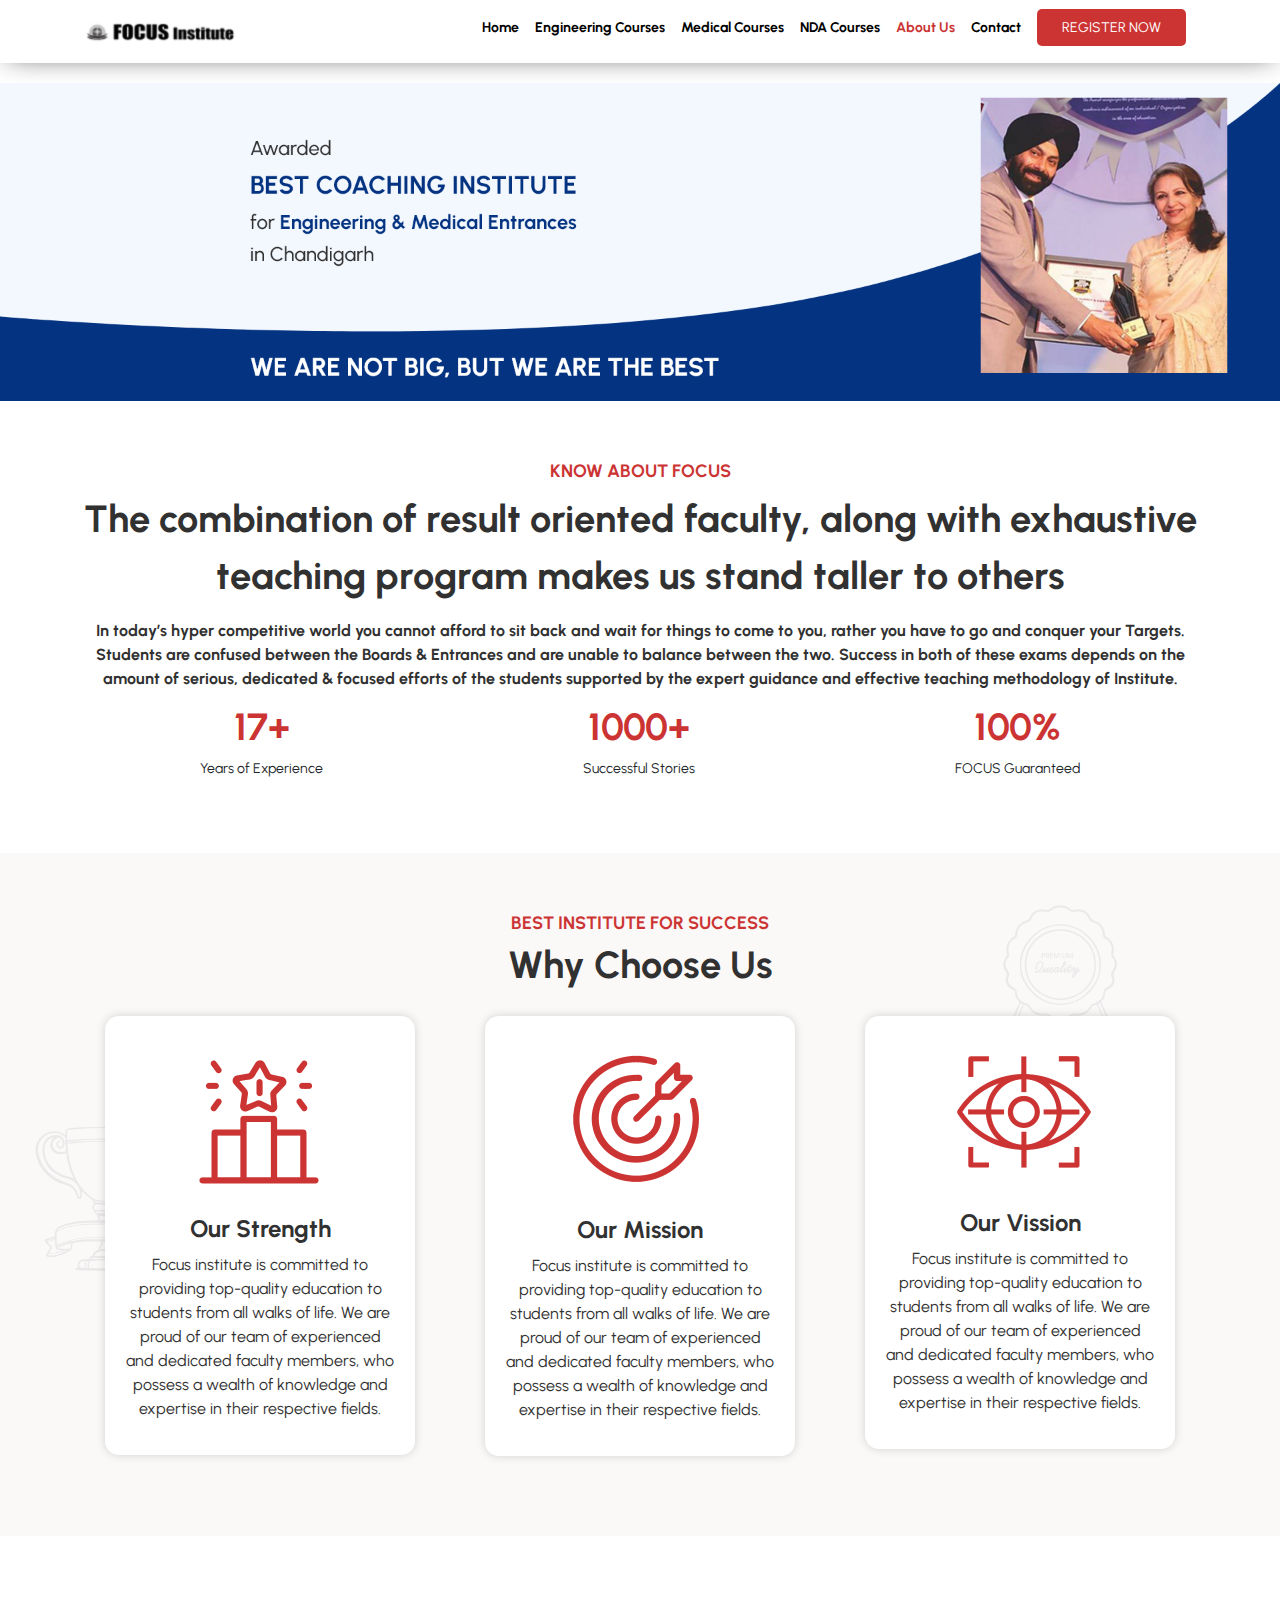
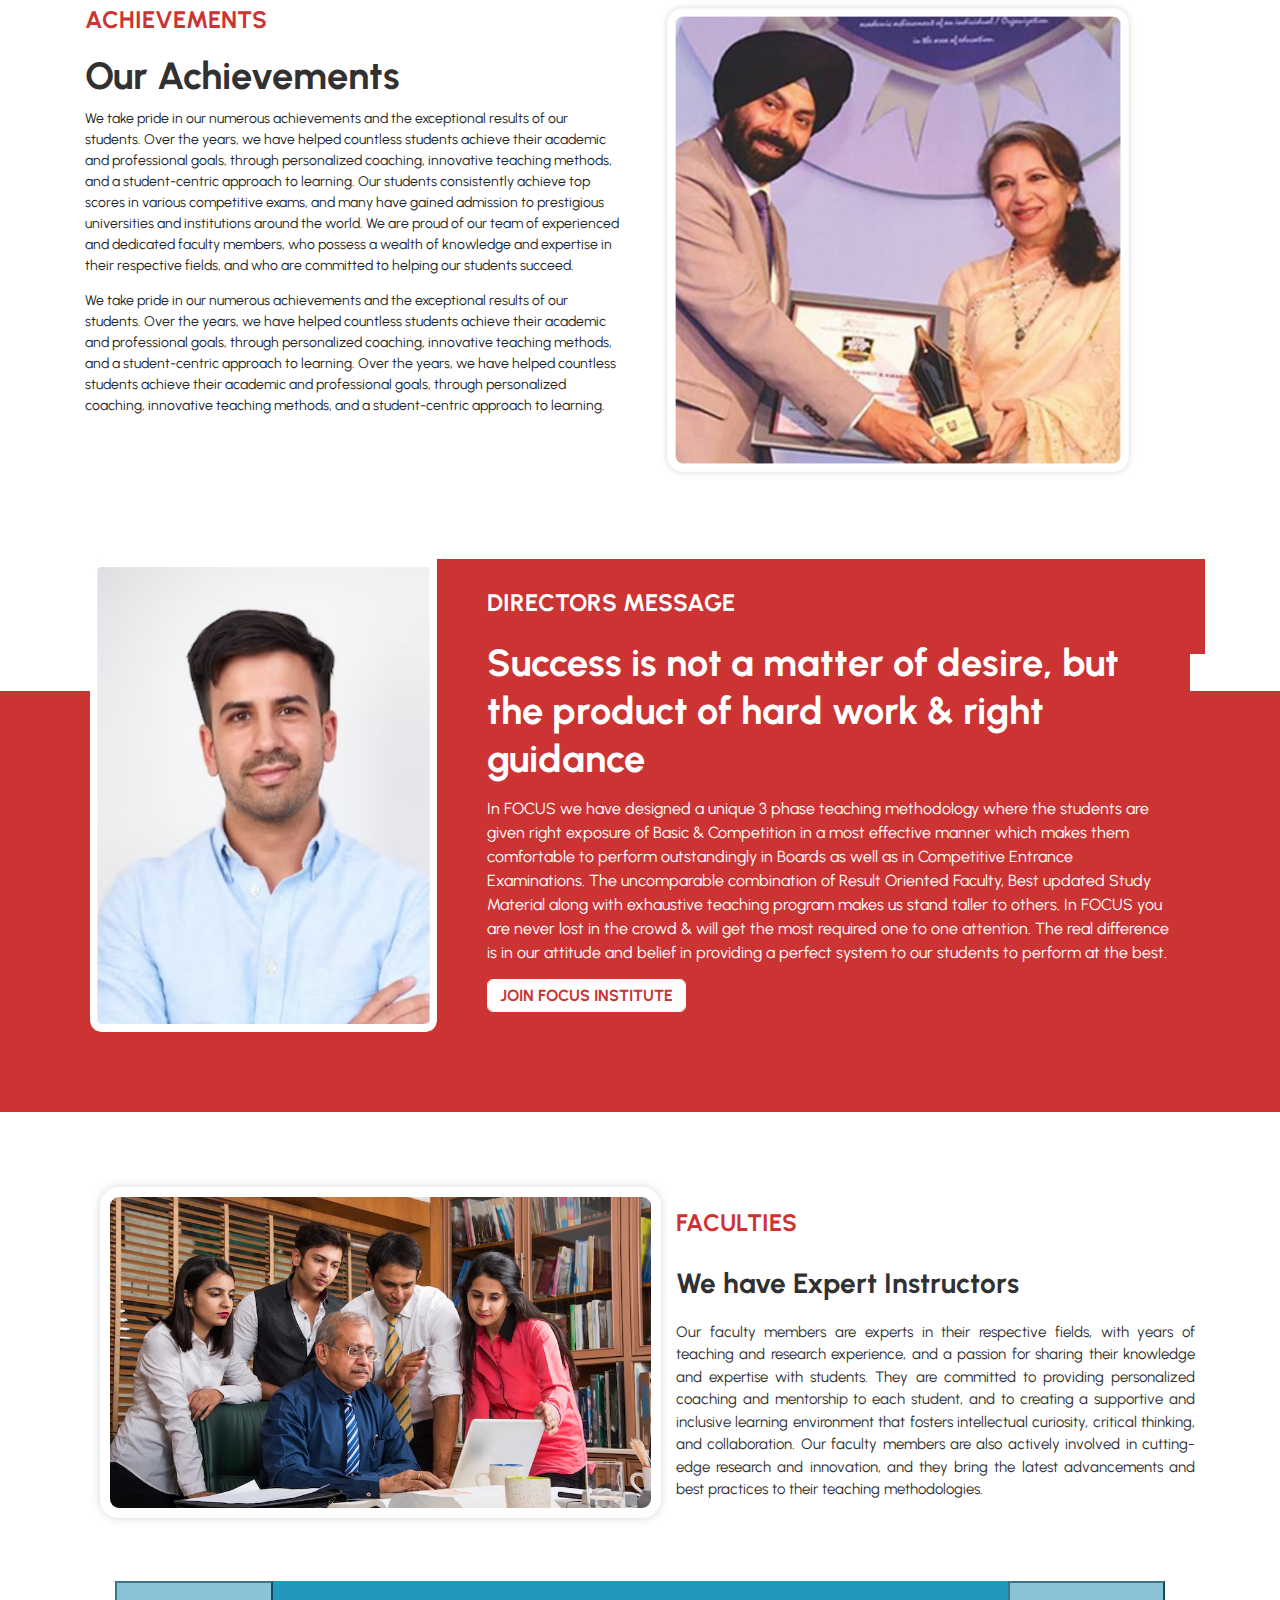
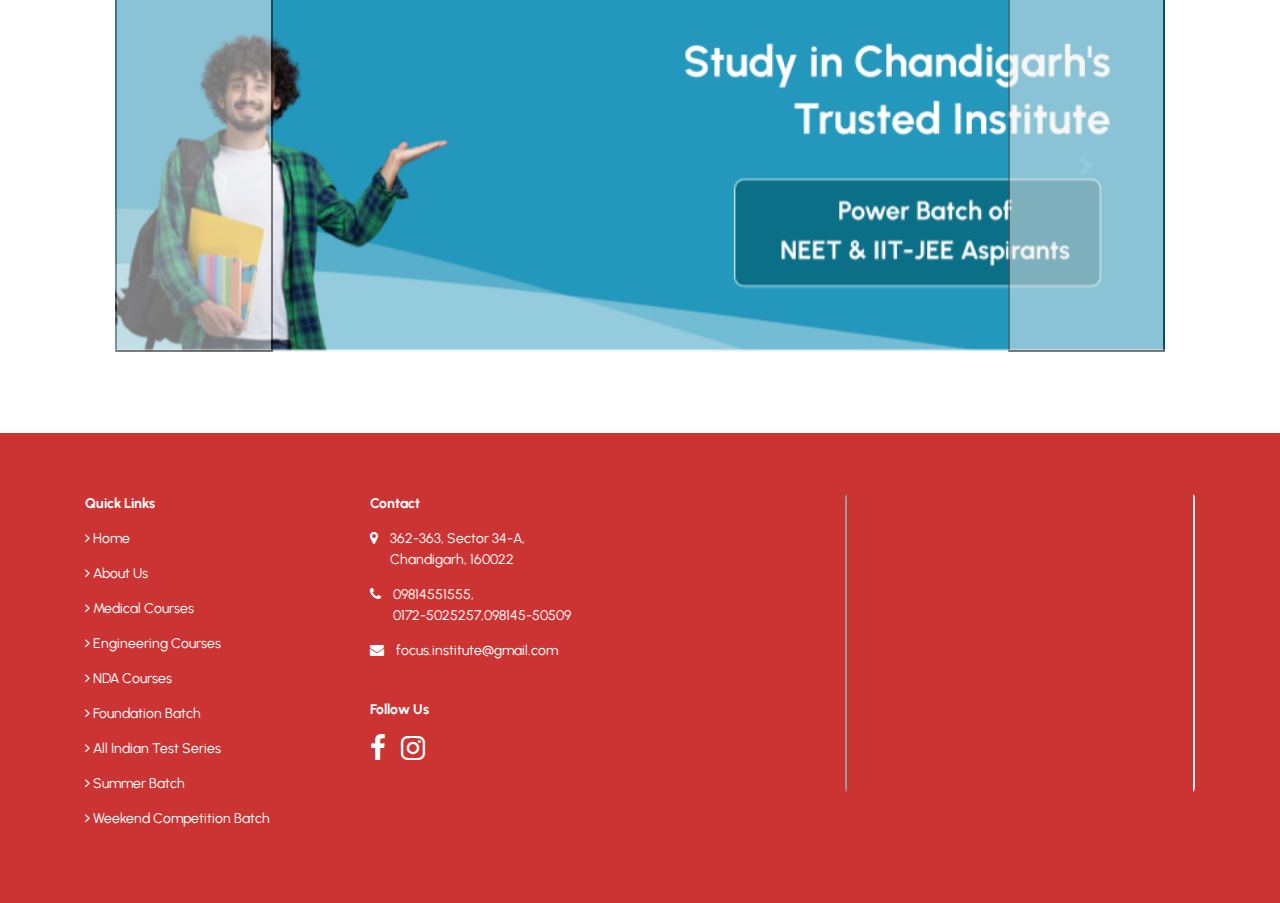
==== about.html @ c40c5c6e "About Css" ====
<!DOCTYPE html>
<html lang="en">
  <head>
    <meta charset="utf-8" />
    <meta name="viewport" content="width=device-width, initial-scale=1" />

    <meta property="og:url" content="#" />
    <meta
      property="og:description"
      content="Custom HR Management Solution with SkyTech, a cloud-based HR management solution with recruitment management, performance management, and employee engagement for new-age companies"
    />
    <meta property="og:image" content="#" />
    <meta property="og:image:secure_url" content="#" />
    <meta property="og:image:type" content="image/png" />
    <meta property="og:image:width" content="1200" />
    <meta property="og:image:height" content="600" />
    <meta
      name="description"
      content="Custom HR Management Solution with SkyTech, a cloud-based HR management solution with recruitment management, performance management, and employee engagement for new-age companies."
    />
    <link
      rel="icon"
      href="assets/img/favicon.png"
      type="image/png"
      sizes="16x16"
    />
    <title>Focus Institute</title>

    <link
      rel="stylesheet"
      href="https://cdn.jsdelivr.net/npm/bootstrap@4.6.1/dist/css/bootstrap.min.css"
    />
    <script src="https://ajax.googleapis.com/ajax/libs/jquery/3.6.0/jquery.min.js"></script>
    <script src="https://cdn.jsdelivr.net/npm/bootstrap@4.6.1/dist/js/bootstrap.bundle.min.js"></script>

    <link
      rel="stylesheet"
      href="https://cdnjs.cloudflare.com/ajax/libs/font-awesome/4.7.0/css/font-awesome.min.css"
    />
    <link rel="preconnect" href="https://fonts.googleapis.com" />
    <link rel="preconnect" href="https://fonts.gstatic.com" crossorigin />
    <link
      href="https://fonts.googleapis.com/css2?family=Urbanist:ital,wght@0,100..900;1,100..900&display=swap"
      rel="stylesheet"
    />

    <link
      rel="stylesheet"
      href="https://cdnjs.cloudflare.com/ajax/libs/OwlCarousel2/2.3.4/assets/owl.carousel.min.css"
    />
    <link
      rel="stylesheet"
      href="https://cdnjs.cloudflare.com/ajax/libs/OwlCarousel2/2.3.4/assets/owl.theme.default.min.css"
    />
    <link rel="stylesheet" href="assets/css/style.css" />
    <link rel="stylesheet" href="assets/css/about.css" />
  </head>

  <body>
    <div>
      <header>
        <nav class="navbar navbar-expand-lg navbar-light container">
          <a class="navbar-brand" href="#">
            <img src="assets/img/logo.png" class="nav-logo" alt="" />
          </a>
          <button
            class="navbar-toggler"
            type="button"
            data-toggle="collapse"
            data-target="#navbarSupportedContent"
            aria-controls="navbarSupportedContent"
            aria-expanded="false"
            aria-label="Toggle navigation"
          >
            <span class="navbar-toggler-icon"></span>
          </button>

          <div class="collapse navbar-collapse" id="navbarSupportedContent">
            <ul class="navbar-nav ml-auto">
              <li class="nav-item">
                <a class="nav-link" href="index.html"
                  >Home <span class="sr-only">(current)</span></a
                >
              </li>
              <li class="nav-item">
                <a class="nav-link" href="engineeringCourses.html"
                  >Engineering Courses</a
                >
              </li>
              <li class="nav-item">
                <a class="nav-link" href="#">Medical Courses</a>
              </li>
              <li class="nav-item">
                <a class="nav-link" href="#">NDA Courses</a>
              </li>
              <li class="nav-item active">
                <a class="nav-link" href="#">About Us</a>
              </li>
              <li class="nav-item">
                <a class="nav-link" href="contact.html">Contact</a>
              </li>
              <li class="nav-item">
                <a class="nav-link" href="registration.html">
                  <button class="menuButton">REGISTER NOW</button>
                </a>
              </li>
            </ul>
          </div>
        </nav>
      </header>
    </div>

    <section class="banner-about">
      <img src="assets/img/about_banner.png" class="w-100" alt="" />
    </section>

    <section class="ptb60">
      <div class="container">
        <div class="row text-center">
          <div class="">
            <h4 class="focusTitle">Know About Focus</h4>
            <p class="focusParagraph">
              The combination of result oriented faculty, along with exhaustive
              teaching program makes us stand taller to others
            </p>
            <p class="focusParagraph1">
              In today’s hyper competitive world you cannot afford to sit back
              and wait for things to come to you, rather you have to go and
              conquer your Targets. Students are confused between the Boards &
              Entrances and are unable to balance between the two. Success in
              both of these exams depends on the amount of serious, dedicated &
              focused efforts of the students supported by the expert guidance
              and effective teaching methodology of Institute.
            </p>
            <div class="d-flex justify-content-around align-content-center">
              <div>
                <h4 class="focusTitle1">17+</h4>
                <p>Years of Experience</p>
              </div>
              <div>
                <h4 class="focusTitle1">1000+</h4>
                <p>Successful Stories</p>
              </div>
              <div>
                <h4 class="focusTitle1">100%</h4>
                <p>FOCUS Guaranteed</p>
              </div>
            </div>
          </div>
        </div>
      </div>
    </section>

    <section class="ptb60 success_banner">
      <div class="container">
        <div class="row align-items-center">
          <div class="col-md-12">
            <h4 class="focusTitle">BEST INSTITUTE FOR SUCCESS</h4>
            <h4 class="aboutChoose">Why Choose Us</h4>
          </div>
        </div>
      </div>
      <div class="container container-width">
        <div class="row ">
          <div class="col col-md-4 ">
            <div class="card card-shadow ">
              <img
                src="assets/img/strenght.png"
                alt="strength"
                class="mx-auto imageView"
              />
              <div class="card-body">
                <h3 class="aboutHeading">Our Strength</h3>
                <p class="about-paragraph">
                  Focus institute is committed to providing top-quality
                  education to students from all walks of life. We are proud of
                  our team of experienced and dedicated faculty members, who
                  possess a wealth of knowledge and expertise in their
                  respective fields.
                </p>
              </div>
            </div>
          </div>
          <div class="col col-md-4">
            <div class="card card-shadow">
              <img
                src="assets/img/Mission.png"
                alt="strength"
                class="mx-auto"
              />
              <div class="card-body">
                <h3 class="aboutHeading">Our Mission</h3>
                <p class="about-paragraph">
                  Focus institute is committed to providing top-quality
                  education to students from all walks of life. We are proud of
                  our team of experienced and dedicated faculty members, who
                  possess a wealth of knowledge and expertise in their
                  respective fields.
                </p>
              </div>
            </div>
          </div>
          <div class="col col-md-4">
            <div class="card card-shadow">
              <img
                src="assets/img/Vission.png"
                alt="strength"
                class="mx-auto"
              />
              <div class="card-body">
                <h3 class="aboutHeading">Our Vission</h3>
                <p class="about-paragraph">
                  Focus institute is committed to providing top-quality
                  education to students from all walks of life. We are proud of
                  our team of experienced and dedicated faculty members, who
                  possess a wealth of knowledge and expertise in their
                  respective fields.
                </p>
              </div>
            </div>
          </div>
        </div>
      </div>
    </section>

    <section class="ptb60" style="width: 100%;">
      <div class="container">
        <div class="row">
          <div class="col-md-6 col-sm-12">
            <div class="">
              <h3 class="AchivementHeading">ACHIEVEMENTS</h3>
              <h3 class="AchivementSubHeding">Our Achievements</h3>
              <p>
                We take pride in our numerous achievements and the exceptional
                results of our students. Over the years, we have helped
                countless students achieve their academic and professional
                goals, through personalized coaching, innovative teaching
                methods, and a student-centric approach to learning. Our
                students consistently achieve top scores in various competitive
                exams, and many have gained admission to prestigious
                universities and institutions around the world. We are proud of
                our team of experienced and dedicated faculty members, who
                possess a wealth of knowledge and expertise in their respective
                fields, and who are committed to helping our students succeed.
              </p>
              <p>
                We take pride in our numerous achievements and the exceptional
                results of our students. Over the years, we have helped
                countless students achieve their academic and professional
                goals, through personalized coaching, innovative teaching
                methods, and a student-centric approach to learning. Over the
                years, we have helped countless students achieve their academic
                and professional goals, through personalized coaching,
                innovative teaching methods, and a student-centric approach to
                learning.
              </p>
            </div>
          </div>
          <div class="col-md-6">
            <img src="assets/img/achivements.png" style="width: 90%" alt="" />
          </div>
        </div>
      </div>
    </section>
    <br class=""/>
    <br class=""/>
    <br class=""/><br class=""/><br class=""/>
    <br class=""/>
    <br class=""/>
    
    <section class="d-flex justify-content-center bg-red ptb60  direct-message">
      <div
        class="card mb-10 card1 border-0 card-size"
        style="max-width: 1100px; margin-top: -15% ; border-radius: 15px; "
      >
        <div class="row g-0">
          <div class="col-md-4 text-center ">
            <img
              src="assets/img/dummy_director.png"
              class="img-fluid  "
              style="border: 10px solid var(--unnamed-color-ffffff); border-radius: 10px 0px 10px 10px; "
              width="459"
              height="574"
              alt="..."
            />
          </div>
          <div class="col-md-8 bg-red ">
            <div class="card-body card-body1">
              <h5 class="card-title card_title">DIRECTORS MESSAGE</h5>
              <p class="card-text card_text">
                Success is not a matter of desire, but the product of hard work
                & right guidance
              </p>
              <p class="card_p">
                In FOCUS we have designed a unique 3 phase teaching methodology
                where the students are given right exposure of Basic &
                Competition in a most effective manner which makes them
                comfortable to perform outstandingly in Boards as well as in
                Competitive Entrance Examinations. The uncomparable combination
                of Result Oriented Faculty, Best updated Study Material along
                with exhaustive teaching program makes us stand taller to
                others. In FOCUS you are never lost in the crowd & will get the
                most required one to one attention. The real difference is in
                our attitude and belief in providing a perfect system to our
                students to perform at the best.
              </p>
              <button type="button" class="btn btn-light join-text">
                JOIN FOCUS INSTITUTE
              </button>
            </div>
          </div>
        </div>
      </div>
    </section>

    <section class="container ptb60  " >
      <div class="d-flex justify-content-center  ">
        <div class=" ">
          <div class=" faculties">
            <div class=" ">
              <img
                src="assets/img/faculties.png"
                class=" custom-image-width"
                alt="..."
             
              />
            </div>
            <div class=" mt-2" >
              <div class="">
                <h5 class="card-title AchivementHeading">FACULTIES</h5>
                <p class="card-text AchivementSubHeding">
                  We have Expert Instructors
                </p>
                <p class="fac_para">
                  Our faculty members are experts in their respective fields,
                  with years of teaching and research experience, and a passion
                  for sharing their knowledge and expertise with students. They
                  are committed to providing personalized coaching and
                  mentorship to each student, and to creating a supportive and
                  inclusive learning environment that fosters intellectual
                  curiosity, critical thinking, and collaboration. Our faculty
                  members are also actively involved in cutting-edge research
                  and innovation, and they bring the latest advancements and
                  best practices to their teaching methodologies.
                </p>
              </div>
            </div>
          </div>
        </div>
      </div>

      <div class="mt-5">
        <div id="carouselExampleFade" class="carousel slide carousel-fade">
          <div class="carousel-inner">
            <div class="carousel-item active">
              <img src="assets/img/Corsol.png" class="w-100" />
            </div>
          </div>
         <button
            class="carousel-control-prev"
            type="button"
            data-bs-target="#carouselExampleDark"
            data-bs-slide="prev"
            style="color: black"
          >
            <span class="carousel-control-prev-icon"  style="color: black"  aria-hidden="true"></span>
            <!-- <span class="visually-hidden">Previous</span> -->
          </button>
          <button
            class="carousel-control-next"
            type="button"
            data-bs-target="#carouselExampleDark"
            data-bs-slide="next"
            style="color: black"
          >
            <span class="carousel-control-next-icon"  aria-hidden="true"  style="color: black"></span>
            <!-- <span class="visually-hidden">Next</span>  -->
          </button>
        </div>
      </div>
    </section>

    <br />
  
    <footer class="themeFooter">
      <div class="container">
        <div class="row">
          <div class="col-md-3">
            <p class="text-white">
              <b>Quick Links</b>
            </p>
            <p class="text-white mt-2">
              <i class="fa fa-angle-right"></i> Home
            </p>
            <p class="text-white"><i class="fa fa-angle-right"></i> About Us</p>
            <p class="text-white">
              <i class="fa fa-angle-right"></i> Medical Courses
            </p>
            <p class="text-white">
              <i class="fa fa-angle-right"></i> Engineering Courses
            </p>
            <p class="text-white">
              <i class="fa fa-angle-right"></i> NDA Courses
            </p>
            <p class="text-white">
              <i class="fa fa-angle-right"></i> Foundation Batch
            </p>
            <p class="text-white">
              <i class="fa fa-angle-right"></i> All Indian Test Series
            </p>
            <p class="text-white">
              <i class="fa fa-angle-right"></i> Summer Batch
            </p>
            <p class="text-white">
              <i class="fa fa-angle-right"></i> Weekend Competition Batch
            </p>
          </div>
          <div class="col-md-4">
            <p class="text-white">
              <b>Contact</b>
            </p>
            <div class="mt-2">
              <div style="display: flex">
                <div>
                  <i class="fa fa-map-marker text-white"></i> &nbsp; &nbsp;
                </div>
                <div>
                  <p class="text-white">
                    362-363, Sector 34-A,<br />
                    Chandigarh, 160022
                  </p>
                </div>
              </div>
              <div style="display: flex">
                <div><i class="fa fa-phone text-white"></i> &nbsp; &nbsp;</div>
                <div>
                  <p class="text-white">
                    09814551555,<br />
                    0172-5025257,098145-50509
                  </p>
                </div>
              </div>
              <div style="display: flex">
                <div>
                  <i class="fa fa-envelope text-white"></i> &nbsp; &nbsp;
                </div>
                <div>
                  <p class="text-white">focus.institute@gmail.com</p>
                </div>
              </div>
            </div>
            <p class="text-white mt-4">
              <b>Follow Us</b>
            </p>
            <p class="text-white">
              <i class="fa fa-facebook fa-2x"></i>
              &nbsp; &nbsp;
              <i class="fa fa-instagram fa-2x"></i>
            </p>
          </div>
          <div class="col-md-1"></div>
          <div class="col-md-4">
            <div
              style="
                position: relative;
                min-height: 300px;
                overflow: hidden;
                border-radius: 5px;
              "
            >
              <iframe
                src="https://www.google.com/maps/d/embed?mid=1akfx6ELd3Q_v4I3lgXJmymv4RK5xqsZ-"
                style="
                  width: 100%;
                  min-height: 600px;
                  position: absolute;
                  top: -100px;
                "
              ></iframe>
            </div>
          </div>
        </div>
      </div>
    </footer>

    <script src="https://cdnjs.cloudflare.com/ajax/libs/jquery/3.3.1/jquery.min.js"></script>
    <script src="https://cdnjs.cloudflare.com/ajax/libs/OwlCarousel2/2.3.4/owl.carousel.min.js"></script>
  </body>
</html>
---- assets/css/style.css ----
body {
  font-size: 14px;
}
body,
html,
form,
input,
h1,
h2,
h3,
h4,
h5,
h6,
p,
span,
table,
tr,
td,
ul,
ol,
li,
button {
  font-family: "Urbanist", sans-serif;
}
.nav-logo {
  max-width: 150px;
}
.menuButton {
  color: #fff;
  background: #cc3433;
  border: none;
  font-size: 14px;
  padding: 8px 25px;
  border-radius: 5px;
  margin-top: -9px;
}
.themeButton {
  color: #fff;
  background: #cc3433;
  border: none;
  font-size: 14px;
  padding: 8px 25px;
  border-radius: 5px;
  margin-top: -9px;
}
.themeWhiteButton {
  color: #cc3433;
  background: #fff;
  border: none;
  font-size: 14px;
  padding: 8px 25px;
  border-radius: 5px;
  margin-top: -9px;
}
.navbar-light .navbar-nav .nav-link {
  font-size: 14px;
  font-weight: 700;
  color: black;
}
.navbar-light .navbar-nav .active > .nav-link {
  color: #cc3433;
}
header {
  -webkit-box-shadow: 0px 0px 28px -8px rgba(0, 0, 0, 0.75);
  -moz-box-shadow: 0px 0px 28px -8px rgba(0, 0, 0, 0.75);
  box-shadow: 0px 0px 28px -8px rgba(0, 0, 0, 0.75);
}
.bannerHome {
  padding: 50px 0;
}
.bannerForm {
  width: 80%;
  margin-left: auto;
  padding: 38px 30px;
  background: #cc3433;
  border-radius: 10px;
}
label {
  font-size: 14px;
}
.themeFeild {
  background: #ffffff;
}
.form-control {
  height: auto;
  font-size: 14px;
}
.themeWhiteButton {
  background: white;
  color: #cc3433;
  border: none;
  border-radius: 5px;
  padding: 10px;
  font-weight: 700;
}
.mb5 {
  margin-bottom: 5px;
}
.homeCourses {
  background: #fbf8f8;
}
.ptb60 {
  padding-top: 60px;
  padding-bottom: 60px;
}
.backgroundEngineering {
  background: url("../img/engineering_bg.png");
  background-position: 100% center;
  background-repeat: no-repeat;
  background-size: contain;
}
.backgroundNEET {
  background: url("../img/medical_bg.png");
  background-position: 0% center;
  background-repeat: no-repeat;
  background-size: contain;
  margin: 50px auto;
}
.backgroundNDA {
  background: url("../img/nda_bg.png");
  background-position: 100% center;
  background-repeat: no-repeat;
  background-size: contain;
}
.subText {
  font-size: 18px;
  text-align: left;
  font-weight: 700;
  letter-spacing: 0px;
  color: #cc3433;
  text-transform: uppercase;
  opacity: 1;
}
.heading {
  font-size: 24px;
  text-align: left;
  font: 700;
  letter-spacing: 0px;
  color: #313131;
  opacity: 1;
}
.announcementTile {
  box-shadow: 0px 0px 10px #00000029;
  border-radius: 14px;
  padding: 20px 25px;
}
.mtb25 {
  margin-bottom: 25px;
  margin-top: 25px;
}
p {
  margin-bottom: 14px;
}
.homeSuccess {
  background: #cc3433;
}
.homeFocus {
  padding: 60px;
}
.themeFooter {
  background: #cc3433;
  padding: 60px;
}
.testimonialCard {
  background: white;
  padding: 15px;
  border-radius: 10px;
  margin: 10px;
}
.tagIcon {
  text-align: center;
  box-shadow: 0px 0px 10px #00000029;
  border-radius: 14px;
  padding: 10px;
}

.bannerContact {
  position: relative;
}
.bannerContact .absoluteSection {
  position: absolute;
  width: 100%;
  top: calc(50% - 42px);
  font-weight: 700;
}
.bannerContact .absoluteext {
  font-size: 36px;
  color: #ffffff;
}
/* about Css */
.aboutContainer {
  display: flex;
  justify-content: center;
  align-items: center;
  width: 100%;
}

.aboutSubText {
  font-size: 18px;
  text-align: center;
  font-weight: 700;
  letter-spacing: 0px;
  color: #cc3433;
  text-transform: uppercase;
  opacity: 1;
}

.aboutSubDescription {
  font-size: 16px;
  font-weight: 700;
  letter-spacing: 0px;
  color: #313131;
  opacity: 1;
  text-align: center;
  padding: 20px;
  width: 1170px;
  letter-spacing: var(--unnamed-character-spacing-0);
}

.aboutExp {
  width: 1170px;
  display: flex;
  justify-content: space-around;
  align-items: center;
}

.aboutType {
  text-align: center;
}
.chooseUs {
  display: flex;
  justify-content: center;
  gap: 10px;
}

.aboutAnnouncementTile {
  box-shadow: 0px 0px 10px #00000029;
  border-radius: 14px;
  padding: 20px 25px;
  width: 360px;
  height: auto;
}
.aboutAchivmentContainer {
  box-shadow: 0px 0px 1px #00000029;
  border-radius: 14px;
  padding: 20px 25px;
  /* width: 360px; */
  height: auto;
}


.subAboutAchivmentContainer{
  box-shadow: 0px 0px 1px #00000029;
  border-radius: 14px;
  padding: 10px 20px;
}
---- assets/css/about.css ----
.aboutResult {
  background: #cc3433;
}

.aboutTestimonialCard {
  background: white;
  padding: 15px;
  border-radius: 10px;
  margin: 10px;
  display: flex;
  justify-content: center;
}

.focusTitle {
  font-size: 18px;
  text-align: center;
  font-weight: 700;
  letter-spacing: 0px;
  color: #cc3433;
  text-transform: uppercase;
  letter-spacing: normal;
  opacity: 1;
}
.focusTitle1 {
  font-size: 38px;
  text-align: center;
  font-weight: 700;
  letter-spacing: 0px;
  color: #cc3433;
  text-transform: uppercase;
  opacity: 1;
}
.focusParagraph {
  font-size: 38px;
  font-weight: 700;
  letter-spacing: 0px;
  color: #313131;
  opacity: 1;
}
@media screen and (max-width: 756px) {
  .focusParagraph {
    font-size: 28px;
  }
}
.focusParagraph1 {
  font-size: 16px;
  font-weight: 700;
  letter-spacing: 0px;
  color: #313131;
  opacity: 1;
}
@media screen and (max-width: 756px) {
  .focusParagraph,
  .focusTitle1 {
    font-size: 28px;
    text-align: justify;
    padding: 20px;
    letter-spacing: normal;
  }
  .focusParagraph1 {
    padding: 20px;
  }
}
.aboutChoose {
  font-size: 38px;
  text-align: center;
  font-weight: 700;
  letter-spacing: 0px;
  color: #313131;
  /* text-transform: uppercase; */
  opacity: 1;
}
@media screen and (max-width: 756px) {
  .aboutChoose {
    font-size: 28px;
  }
}
.card {
  margin: 20px;
}

.AchivementHeading {
  font: normal normal bold 24px/48px Urbanist;
  letter-spacing: 0px;
  color: #cc3433;
  text-transform: uppercase;
  opacity: 1;
}
.AchivementSubHeding {
  font: normal normal bold 38px/48px Urbanist;
  letter-spacing: 0px;
  color: #313131;
  opacity: 1;
}
.aboutContact {
}

.aboutContact {
  position: relative;
  margin: 10px;
}
.aboutContact .absoluteSection {
  position: absolute;
  width: 100%;
  top: calc(50% - 42px);
  font-weight: 700;
}
.aboutContact .absoluteext {
  font-size: 36px;
  color: #ffffff;
}
.bg-red {
  background-color: #cc3433 !important;
  width: 100%;
  height: 20%;
}
.card1 {
  background-color: #cc3433;
  background: #cc3433 0% 0% no-repeat padding-box;
  border-radius: 0px 14px 0px 0px;
  opacity: 1;
}
.img-fluid {
  height: 100%;
}
.card-text {
  font-size: 28px;
  font-weight: 700px;
}
.card-body1 {
  color: white;
}
.custom-image-width {
}

.banner-about {
  position: relative;
  margin-top: 20px;
}
.banner-about .absoluteSection {
  position: absolute;
  width: 100%;
  top: calc(50% - 42px);
  font-weight: 700;
}
.banner-about .absoluteext {
  font-size: 36px;
  color: #ffffff;
}
#carouselExampleFade {
  margin: 0 30px 0 30px;
  color: black;
}
@media screen and (max-width:987px) {
  #carouselExampleFade {
   width: 100% !important;
  }
}
.join-text {
  font: normal normal bold 16px/19px Urbanist;
  letter-spacing: 0px;
  color: #cc3433;
  text-transform: uppercase;
  opacity: 1;
  background: #ffffff 0% 0% no-repeat padding-box;
  border-radius: 6px;
  opacity: 1;
}
.card-shadow {
  background: #ffffff 0% 0% no-repeat padding-box;
  box-shadow: 0px 0px 10px #00000029;
  border-radius: 14px;
  opacity: 1;
  min-width: 14rem !important;

  height: auto !important;
  border: none !important;
  padding-top: 25px !important;
}
@media screen and(max-width:900px) {
  .card-shadow {
    min-width: 25rem;
  }
}
.aboutHeading {
  text-align: center;
  /* font-size: 24px; */
  font: normal normal bold 24px/33px Urbanist;
  letter-spacing: 0px;
  color: #313131;
  opacity: 1;
}
.about-paragraph {
  text-align: center;
  font: normal normal normal 16px/24px Urbanist;
  letter-spacing: 0px;
  color: #313131;
  opacity: 1;
}
.card_title {
  font: normal normal bold 24px/48px Urbanist;
  letter-spacing: 0px;
  color: #ffffff;
  text-transform: uppercase;
  opacity: 1;
}
.card_text {
  font: normal normal bold 38px/48px Urbanist;
  letter-spacing: 0px;
  color: #ffffff;
  opacity: 1;
}
.card_p {
  font: normal normal normal 16px/24px Urbanist;
  letter-spacing: 0px;
  color: #ffffff;
  opacity: 1;
}
.fac_para {
  font-size: 15px;

  color: #313131;

  text-align: justify;
  font-weight: normal;
}
.success_banner {
  background: url("../img/eng_course/why_choose_us_bg.png") #fbf8f8 0% 0%
    no-repeat padding-box;

  background-size: contain;
}
.faculties {
  display: flex;
  justify-content: space-around;
  align-items: center;
}
@media screen and (max-width: 1000px) {
  .faculties {
    flex-wrap: wrap !important;
  }
  .fac_para {
    padding: 20px;
  }
}
.container-width {
  width: 100%;
}
.imageView {
  margin-top: 10px !important;
}
.direct-message{
  
}
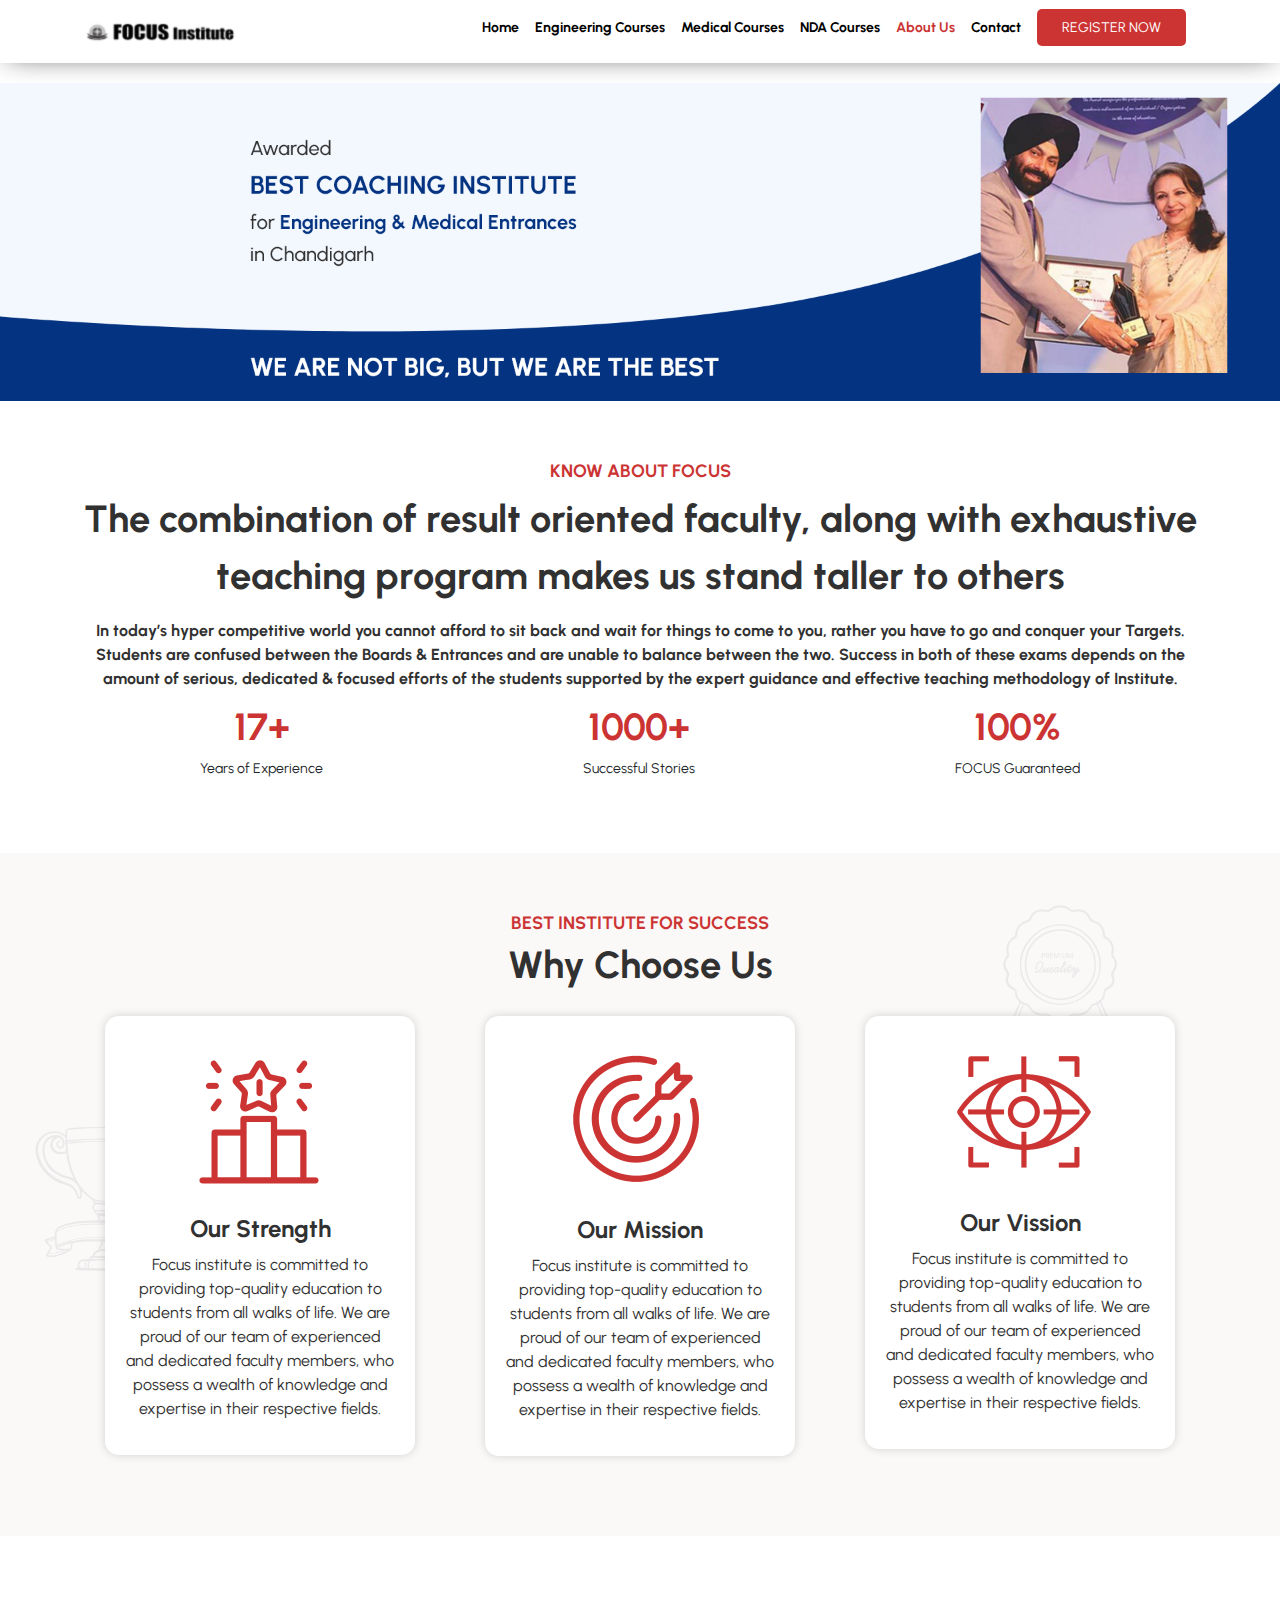
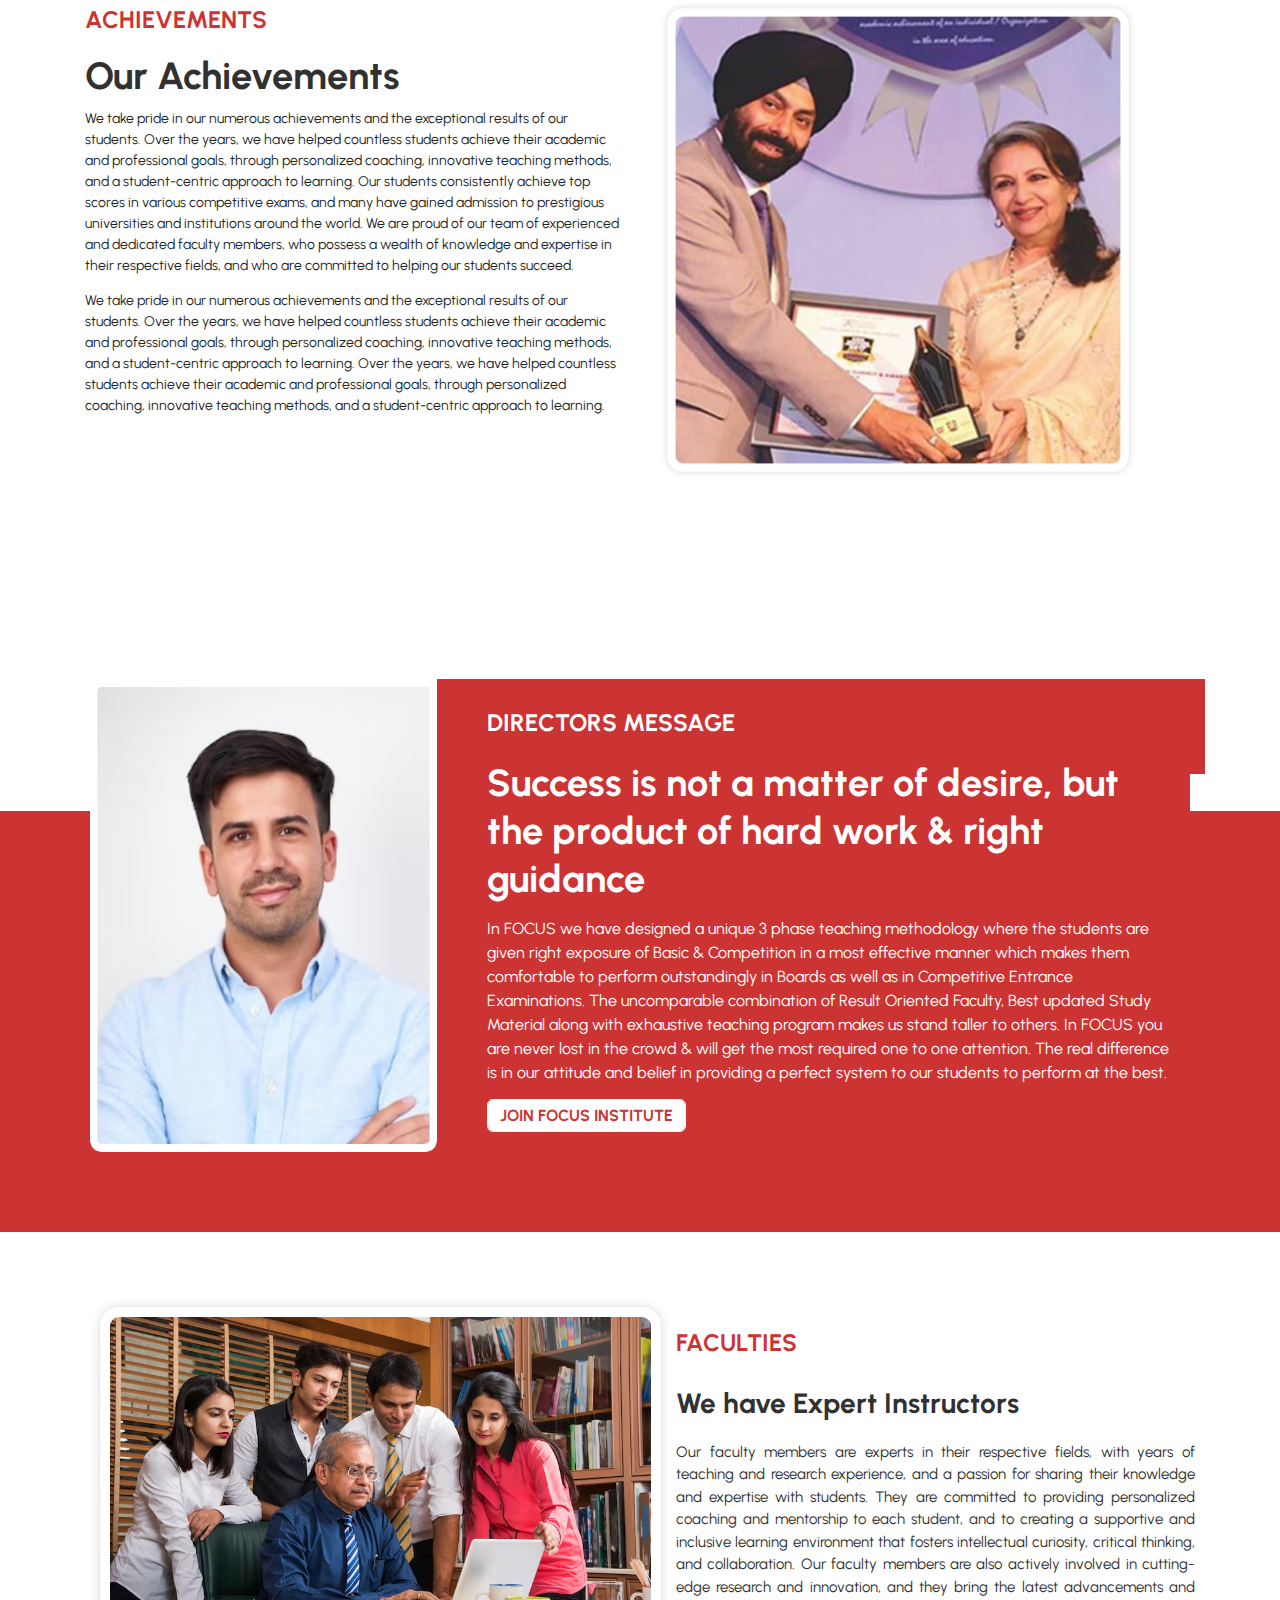
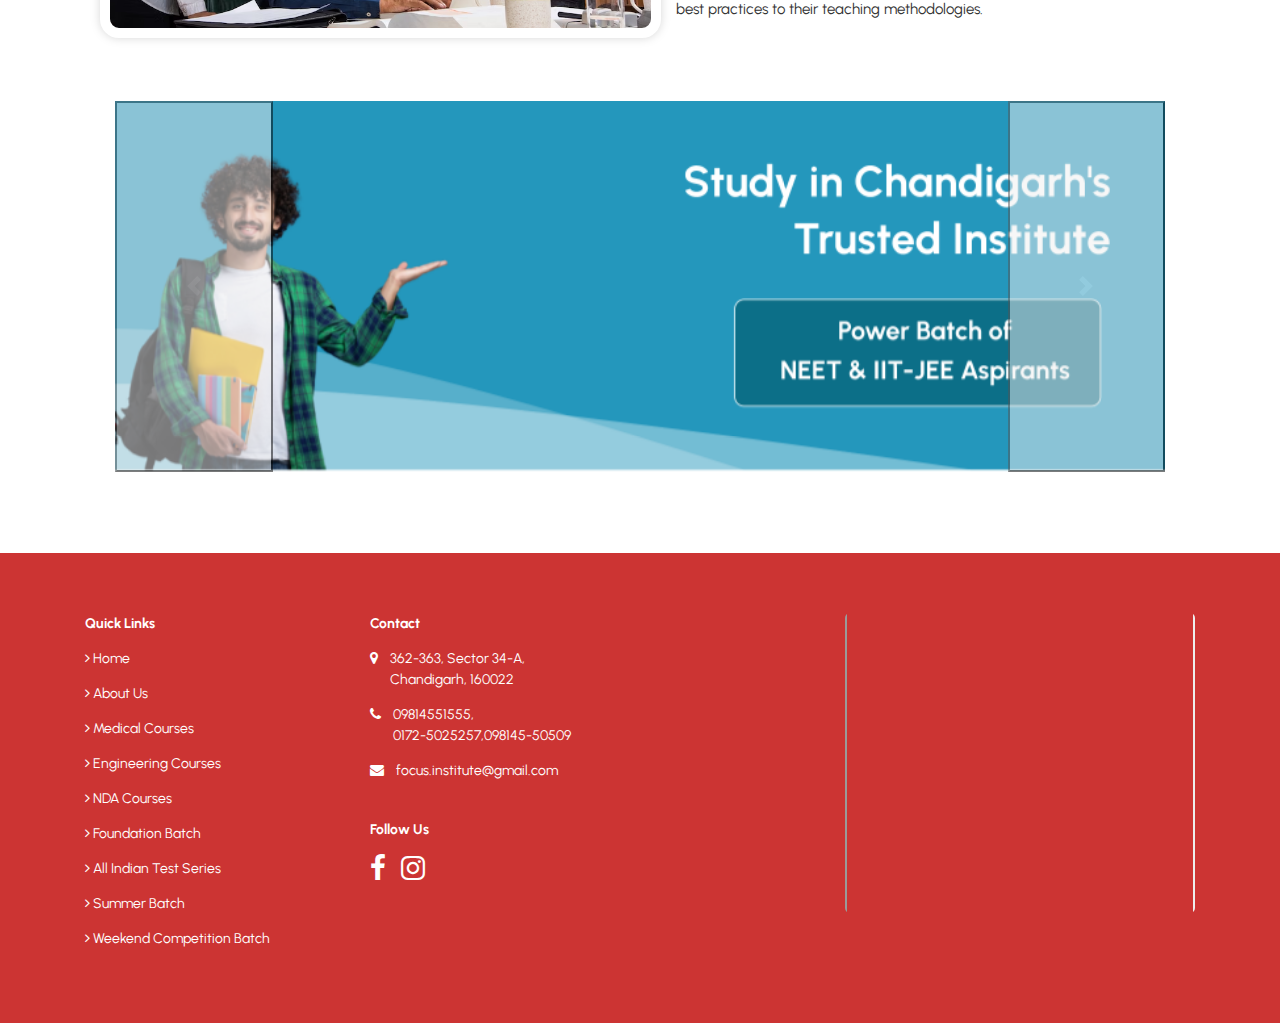
==== commit cf52e4ff: "About page" ====
--- a/about.html
+++ b/about.html
@@ -267,7 +267,9 @@
     <br class=""/><br class=""/><br class=""/>
     <br class=""/>
     <br class=""/>
-    
+    <section class=" ptb60 ">
+
+    </section>
     <section class="d-flex justify-content-center bg-red ptb60  direct-message">
       <div
         class="card mb-10 card1 border-0 card-size"
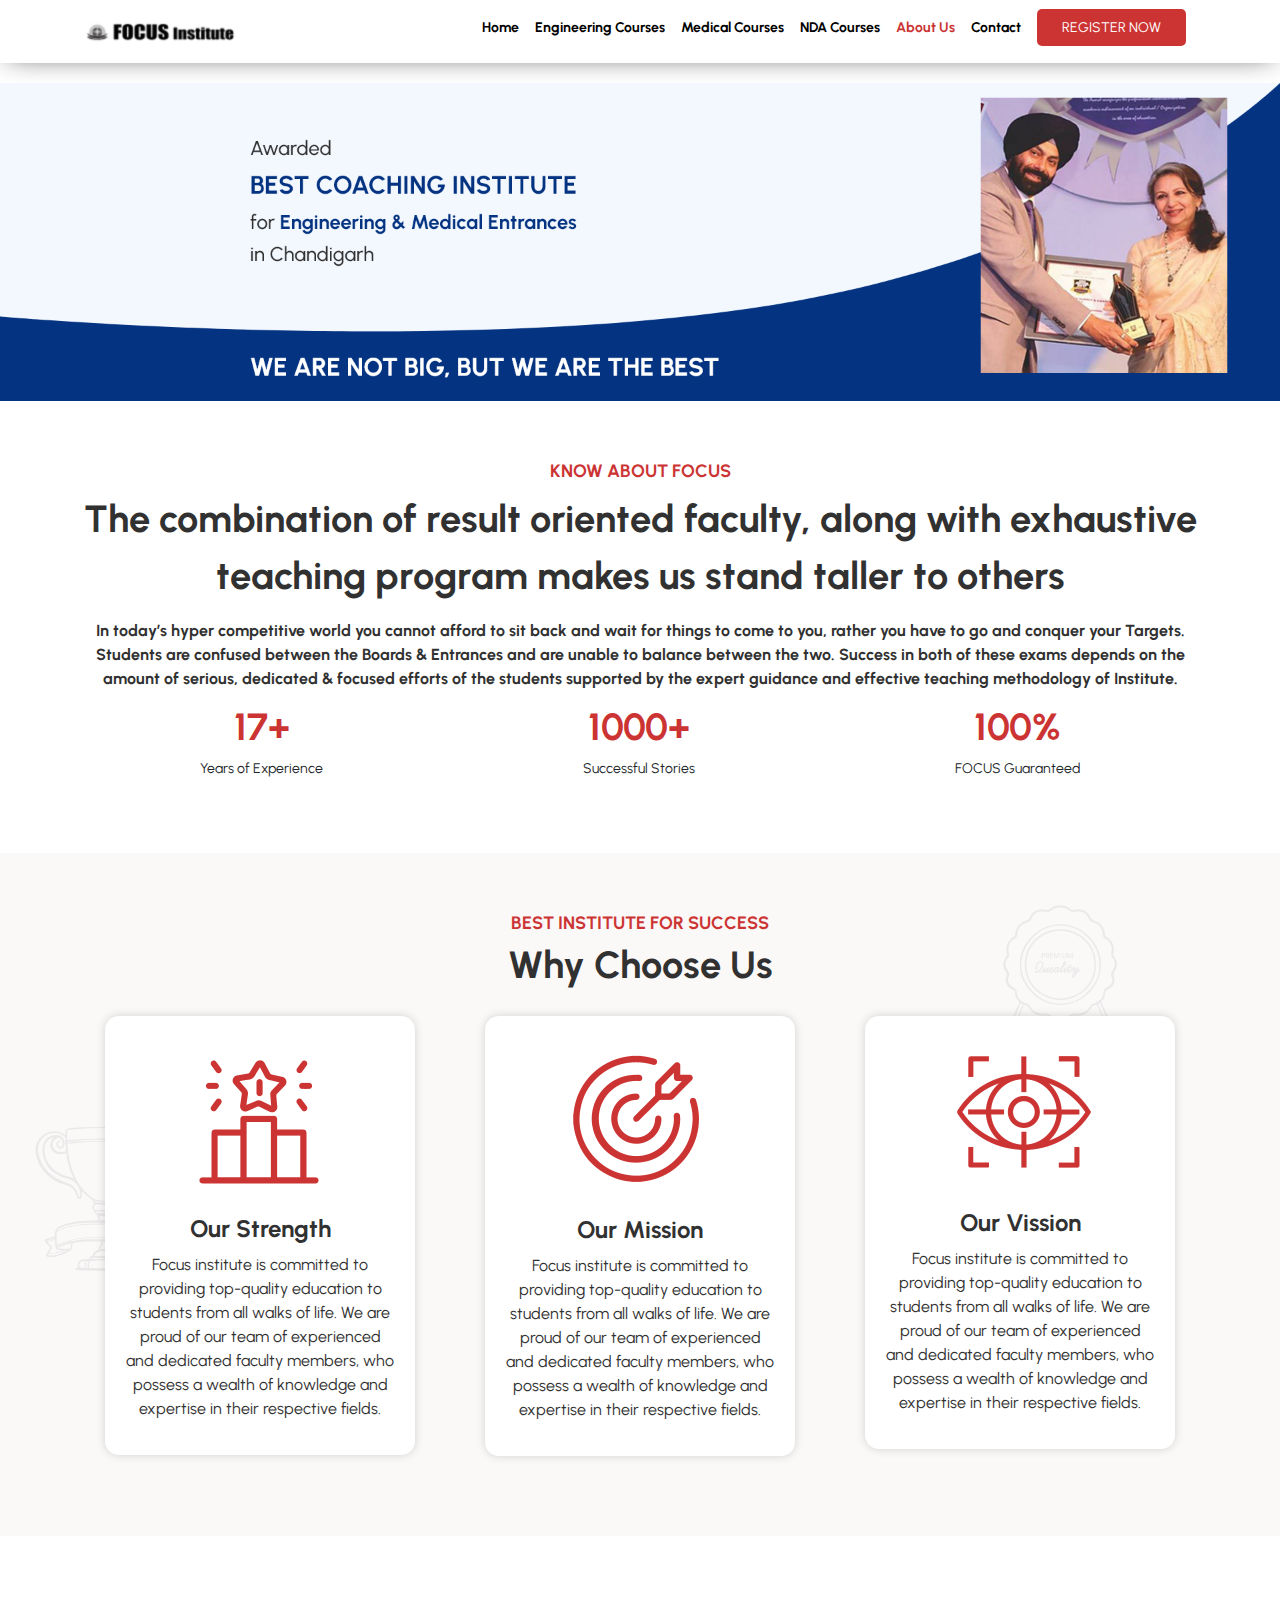
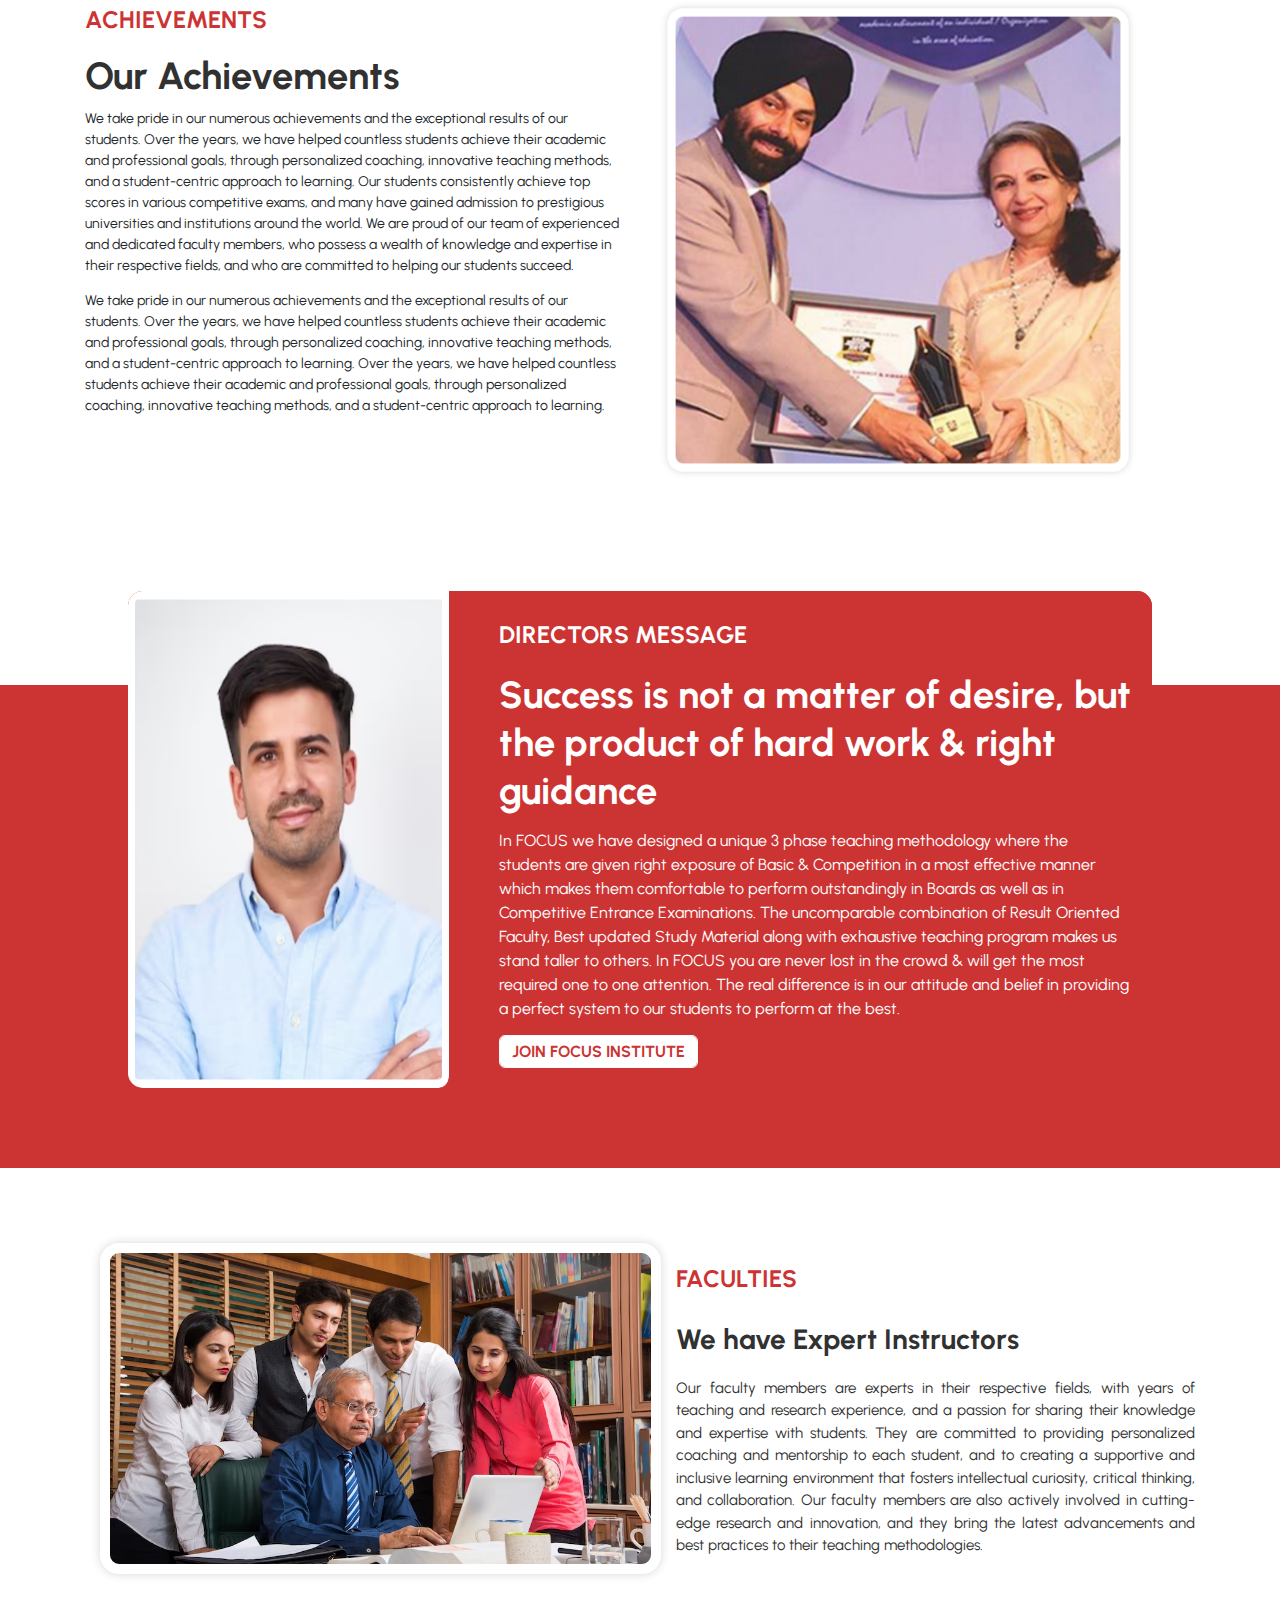
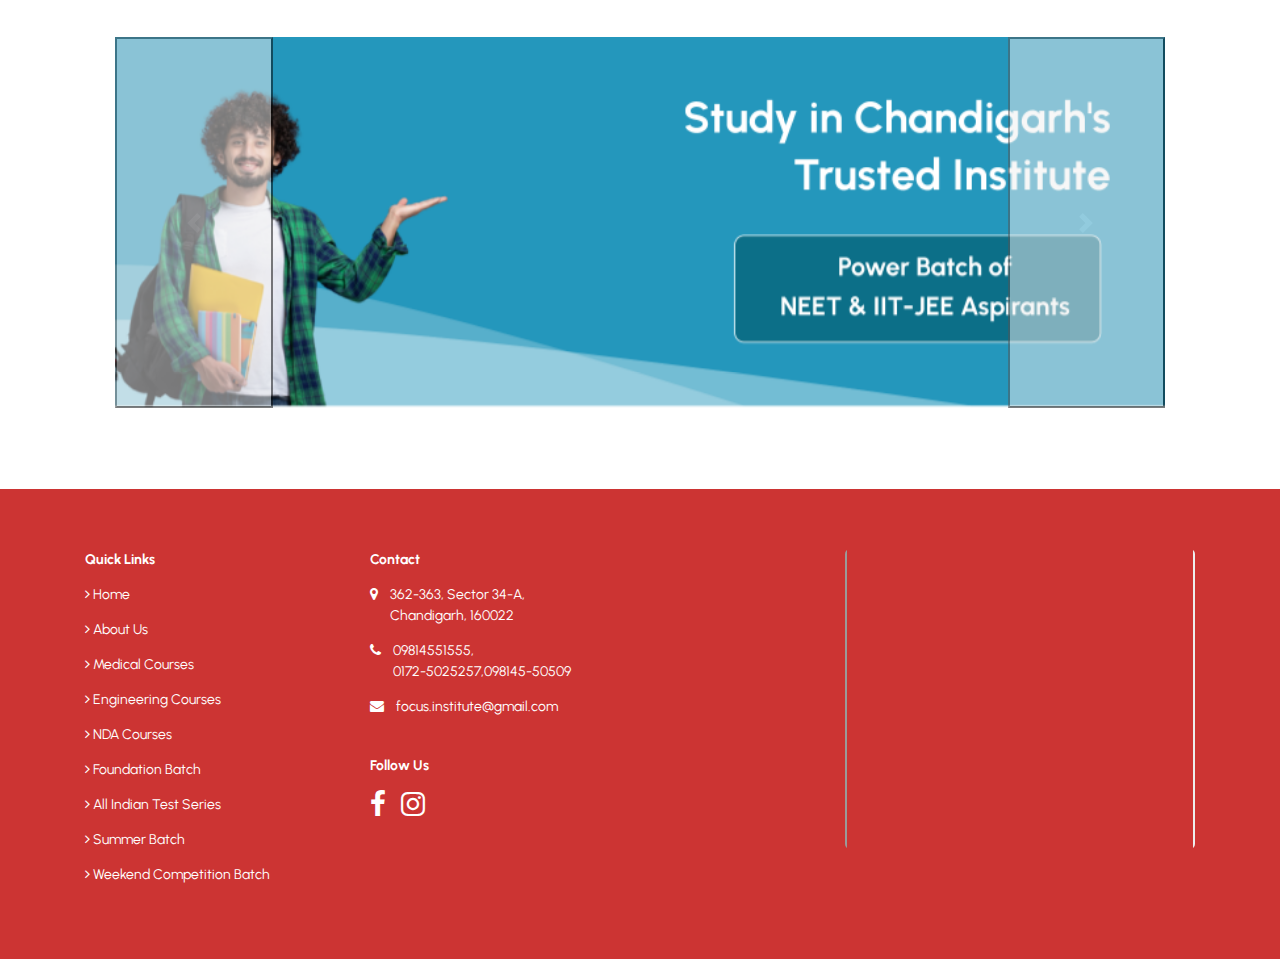
==== commit cf2a362f: "About html" ====
--- a/about.html
+++ b/about.html
@@ -262,18 +262,15 @@
         </div>
       </div>
     </section>
-    <br class=""/>
-    <br class=""/>
-    <br class=""/><br class=""/><br class=""/>
-    <br class=""/>
-    <br class=""/>
+   
     <section class=" ptb60 ">
 
     </section>
-    <section class="d-flex justify-content-center bg-red ptb60  direct-message">
+    <br/>
+    <section class="d-flex justify-content-center bg-red ptb60    direct-message">
       <div
-        class="card mb-10 card1 border-0 card-size"
-        style="max-width: 1100px; margin-top: -15% ; border-radius: 15px; "
+        class="card card1 border-0 card-size overflow-hidden "
+       
       >
         <div class="row g-0">
           <div class="col-md-4 text-center ">
--- a/assets/css/about.css
+++ b/assets/css/about.css
@@ -151,9 +151,9 @@
   margin: 0 30px 0 30px;
   color: black;
 }
-@media screen and (max-width:987px) {
+@media screen and (max-width: 987px) {
   #carouselExampleFade {
-   width: 100% !important;
+    width: 100% !important;
   }
 }
 .join-text {
@@ -249,6 +249,15 @@
 .imageView {
   margin-top: 10px !important;
 }
-.direct-message{
-  
-}+.direct-message {
+}
+.card-size {
+  margin-top: -12%;
+  width: 80%;
+  border-radius: 15px;
+}
+@media screen and (max-width: 900px) {
+  .card-size {
+    margin-top: -15px;
+  }
+}
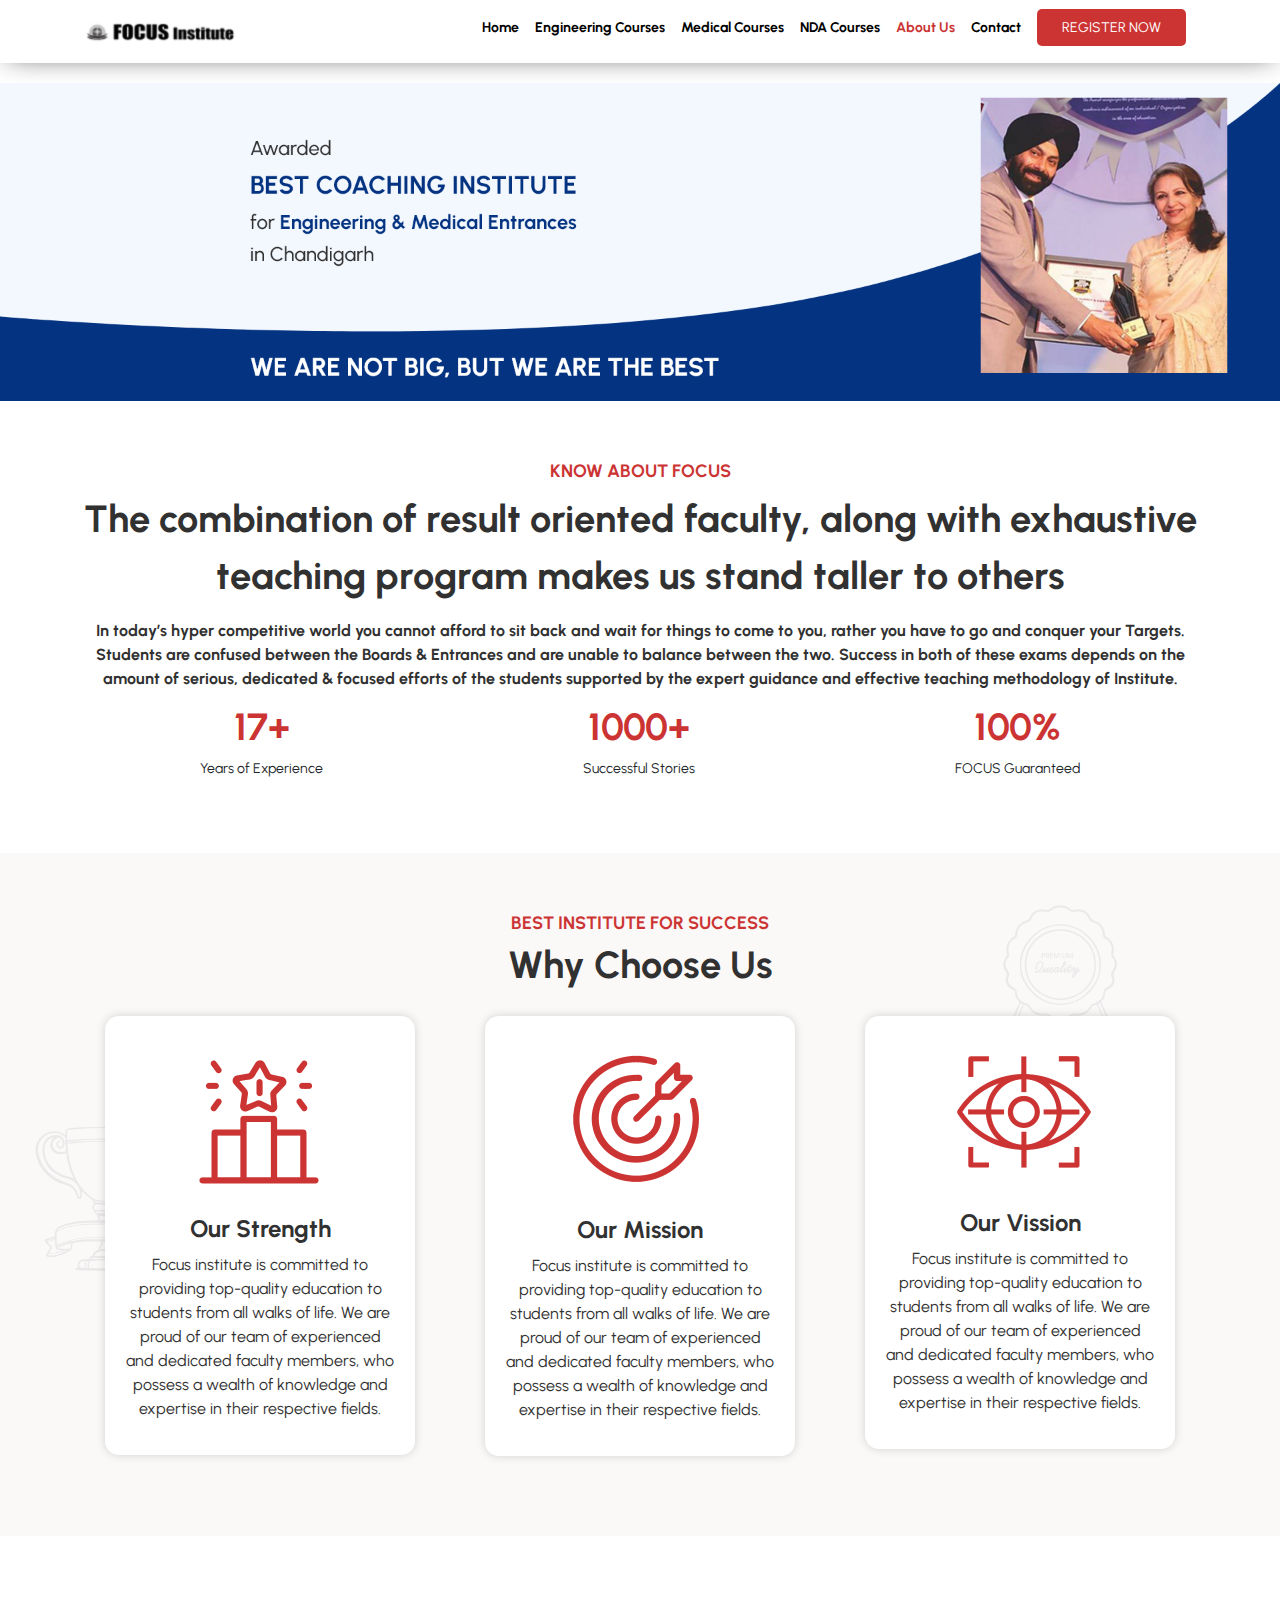
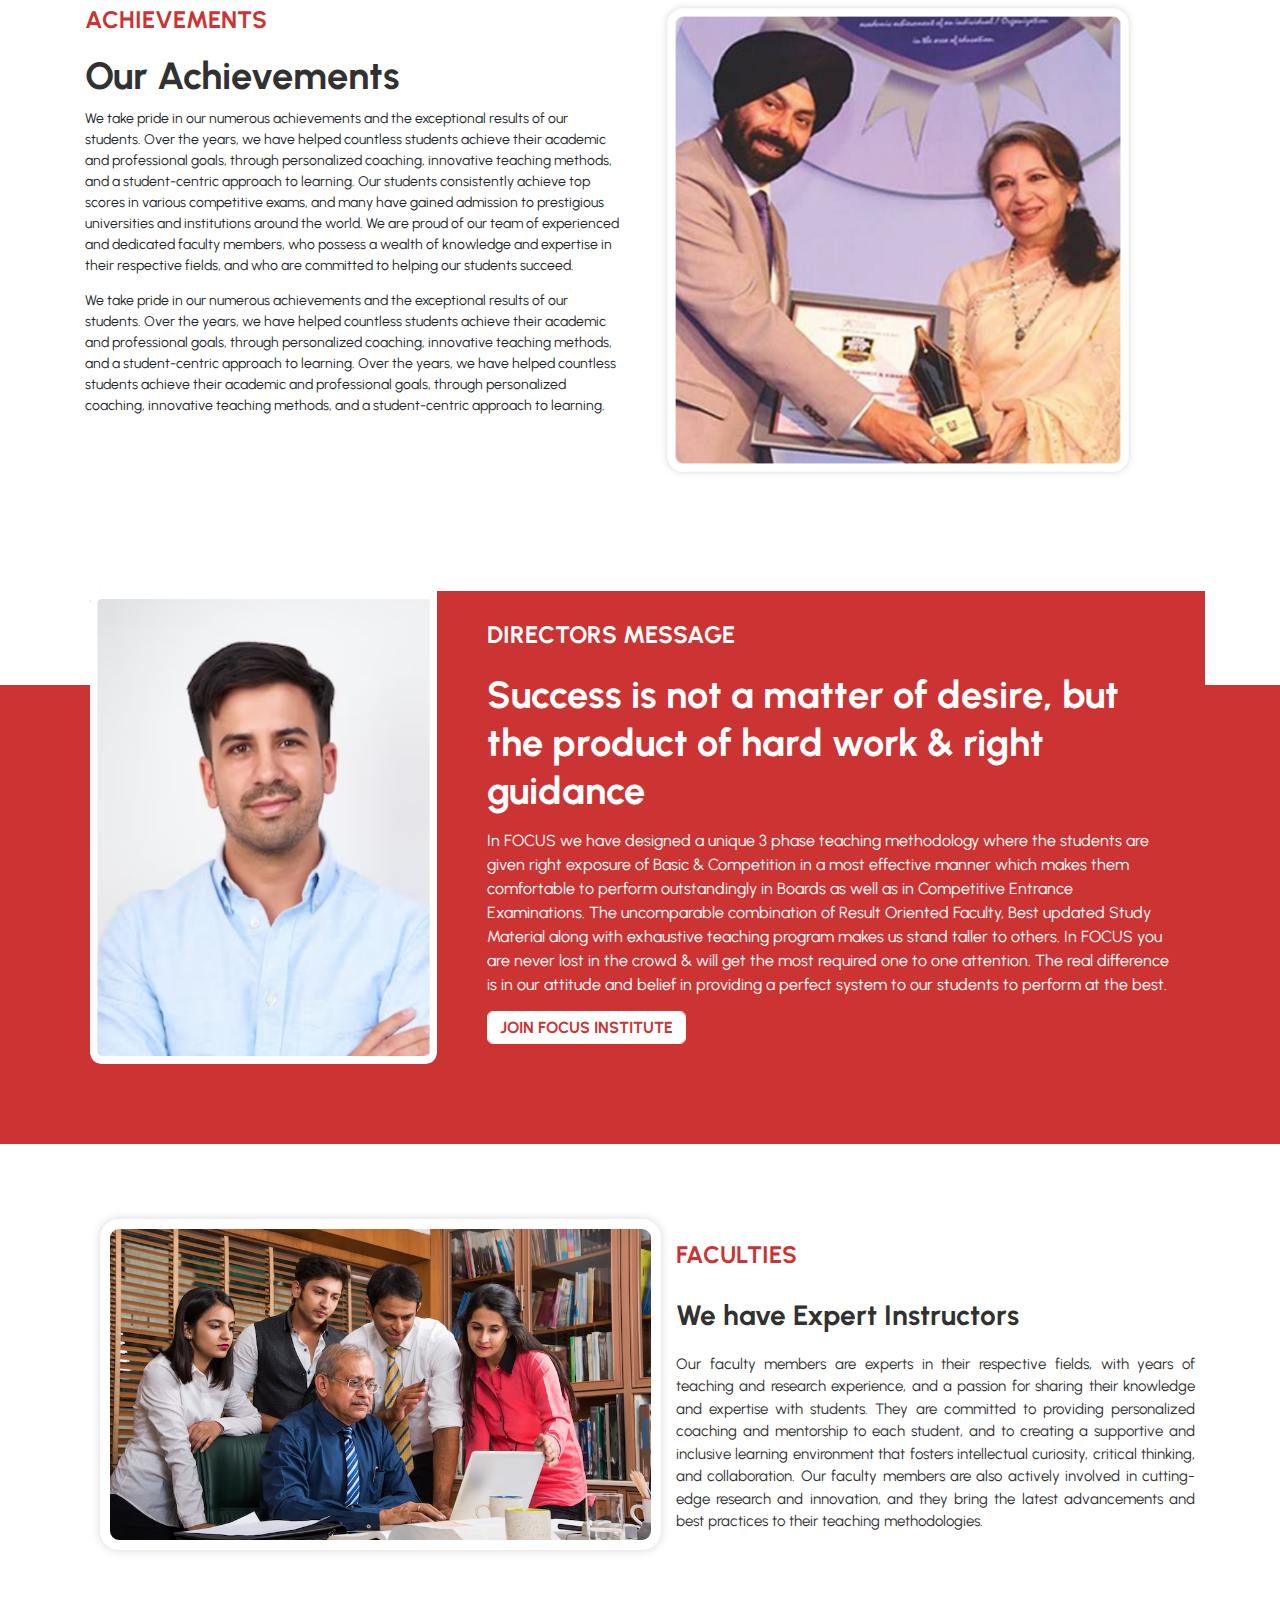
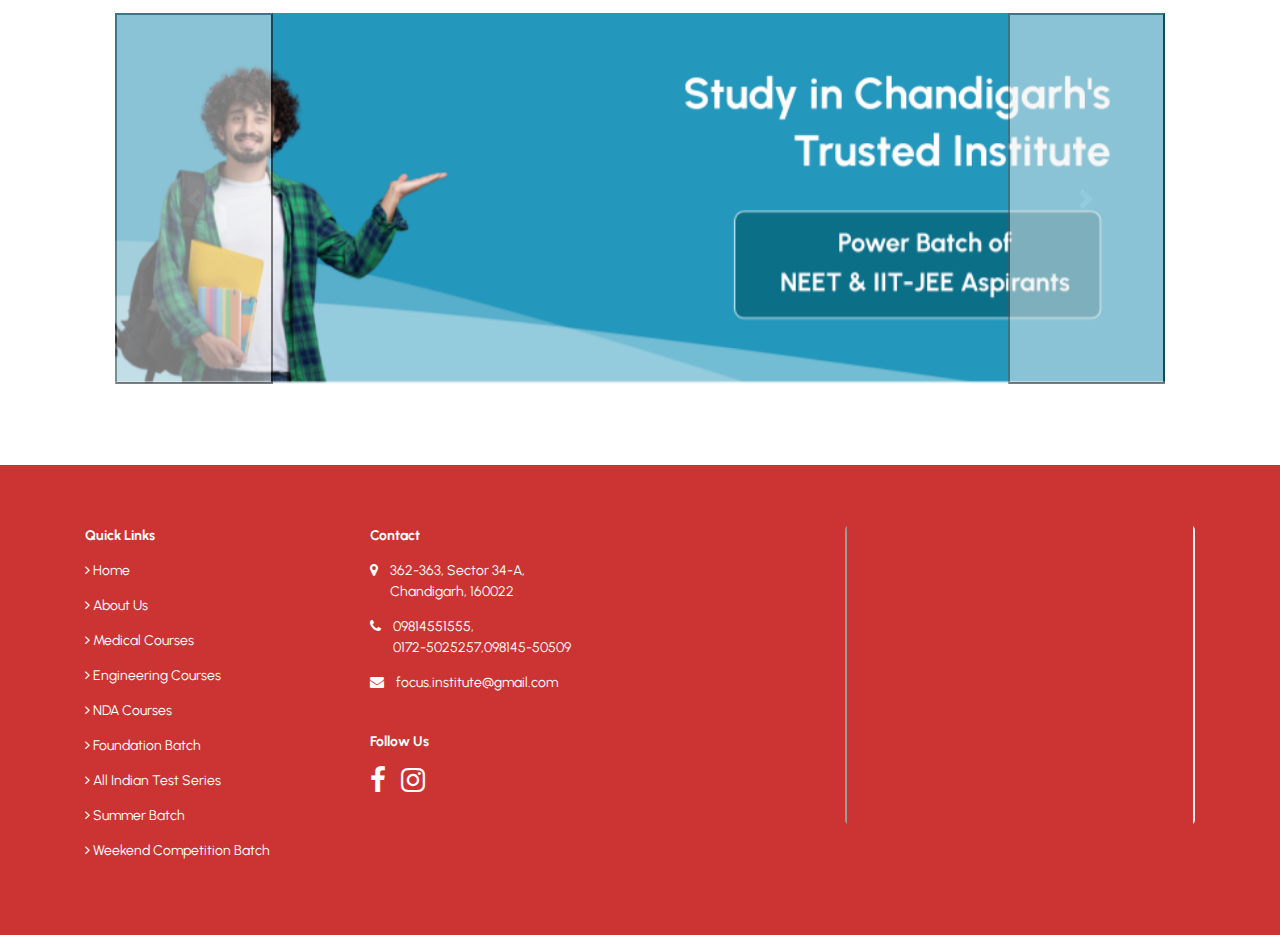
==== commit ed9f93c8: "About page" ====
--- a/about.html
+++ b/about.html
@@ -269,8 +269,7 @@
     <br/>
     <section class="d-flex justify-content-center bg-red ptb60    direct-message">
       <div
-        class="card card1 border-0 card-size overflow-hidden "
-       
+        class="card card1  card-size "
       >
         <div class="row g-0">
           <div class="col-md-4 text-center ">
--- a/assets/css/about.css
+++ b/assets/css/about.css
@@ -115,10 +115,6 @@
   height: 20%;
 }
 .card1 {
-  background-color: #cc3433;
-  background: #cc3433 0% 0% no-repeat padding-box;
-  border-radius: 0px 14px 0px 0px;
-  opacity: 1;
 }
 .img-fluid {
   height: 100%;
@@ -253,11 +249,18 @@
 }
 .card-size {
   margin-top: -12%;
-  width: 80%;
-  border-radius: 15px;
-}
-@media screen and (max-width: 900px) {
+  width: 1100px;
+  border: none;
+  background-color: #cc3433;
+  background: #cc3433 0% 0% no-repeat padding-box;
+  border-radius: 14px 0px 0px 0px;
+  opacity: 1;
+}
+@media screen and (max-width: 950px) {
   .card-size {
     margin-top: -15px;
-  }
-}
+    border-radius: 14px 0px 0px 0px;
+    height: 50%;
+    background-color: #cc3433;
+  }
+}
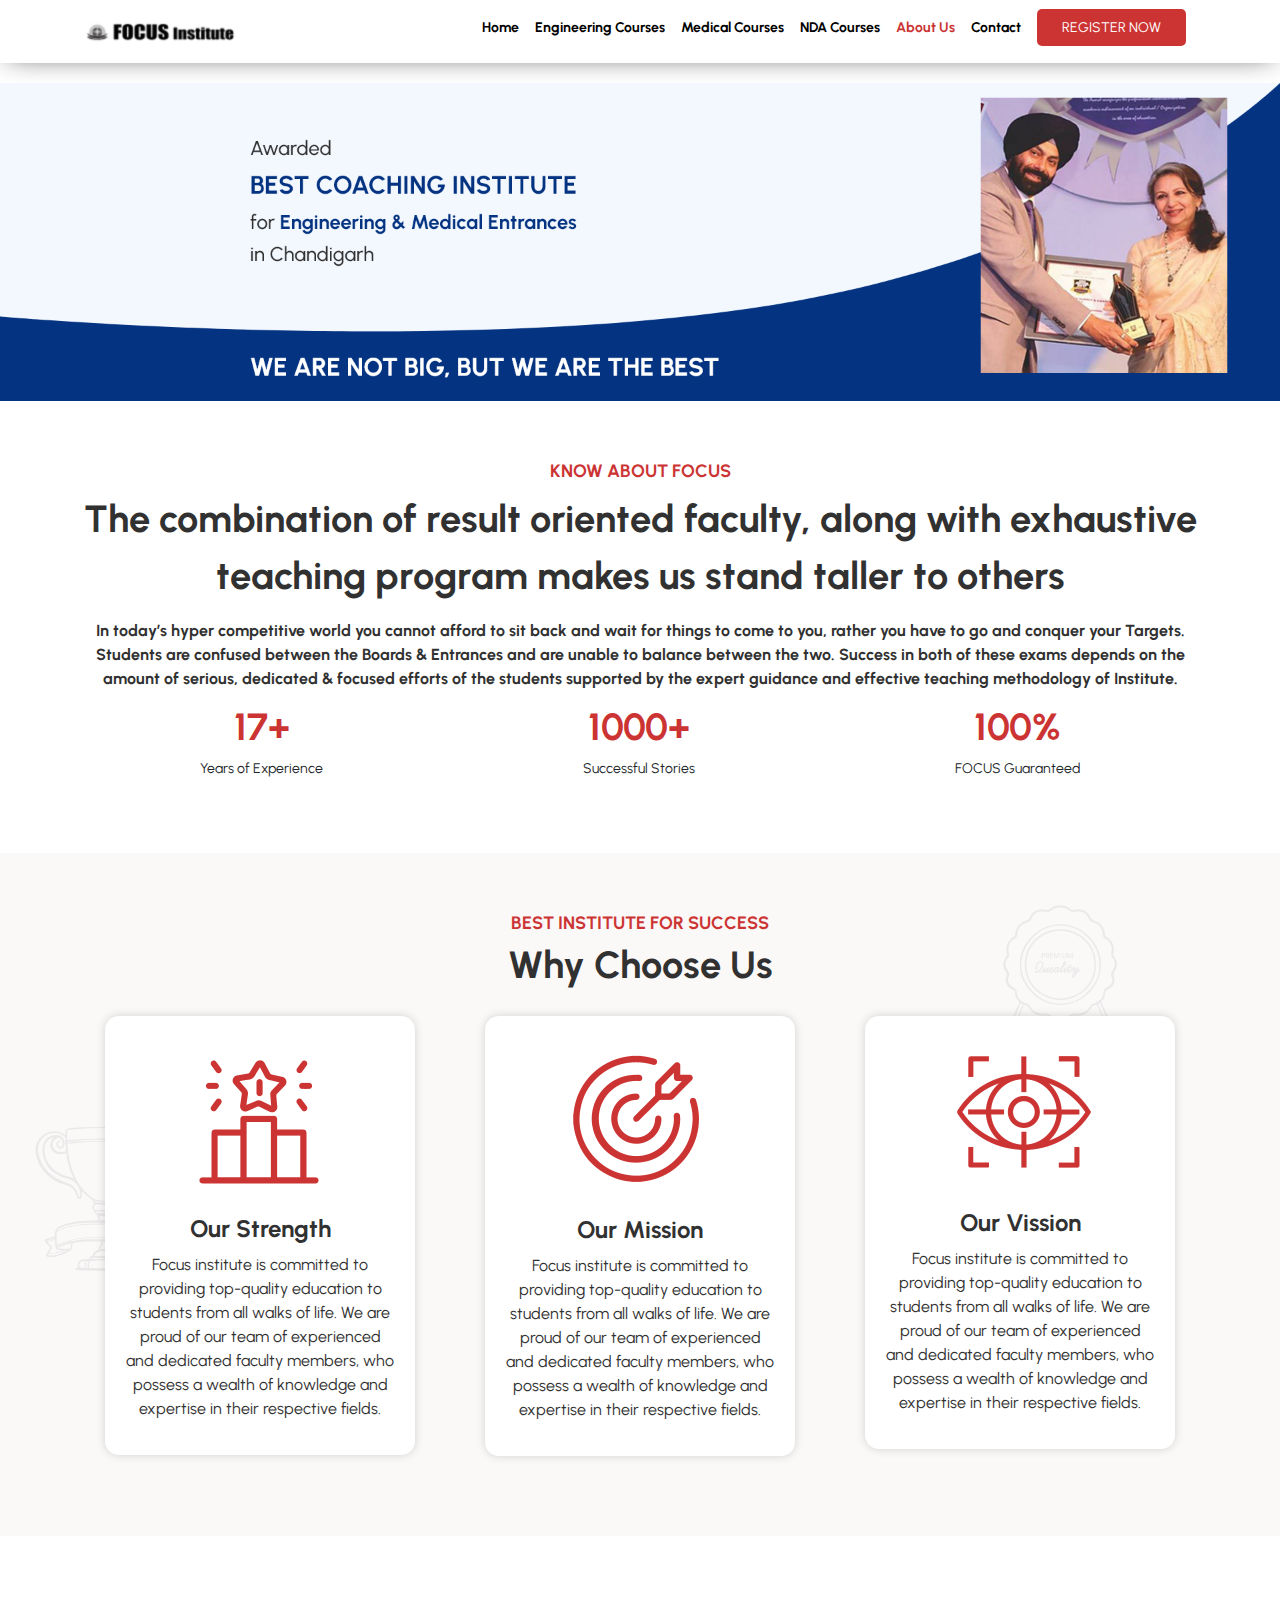
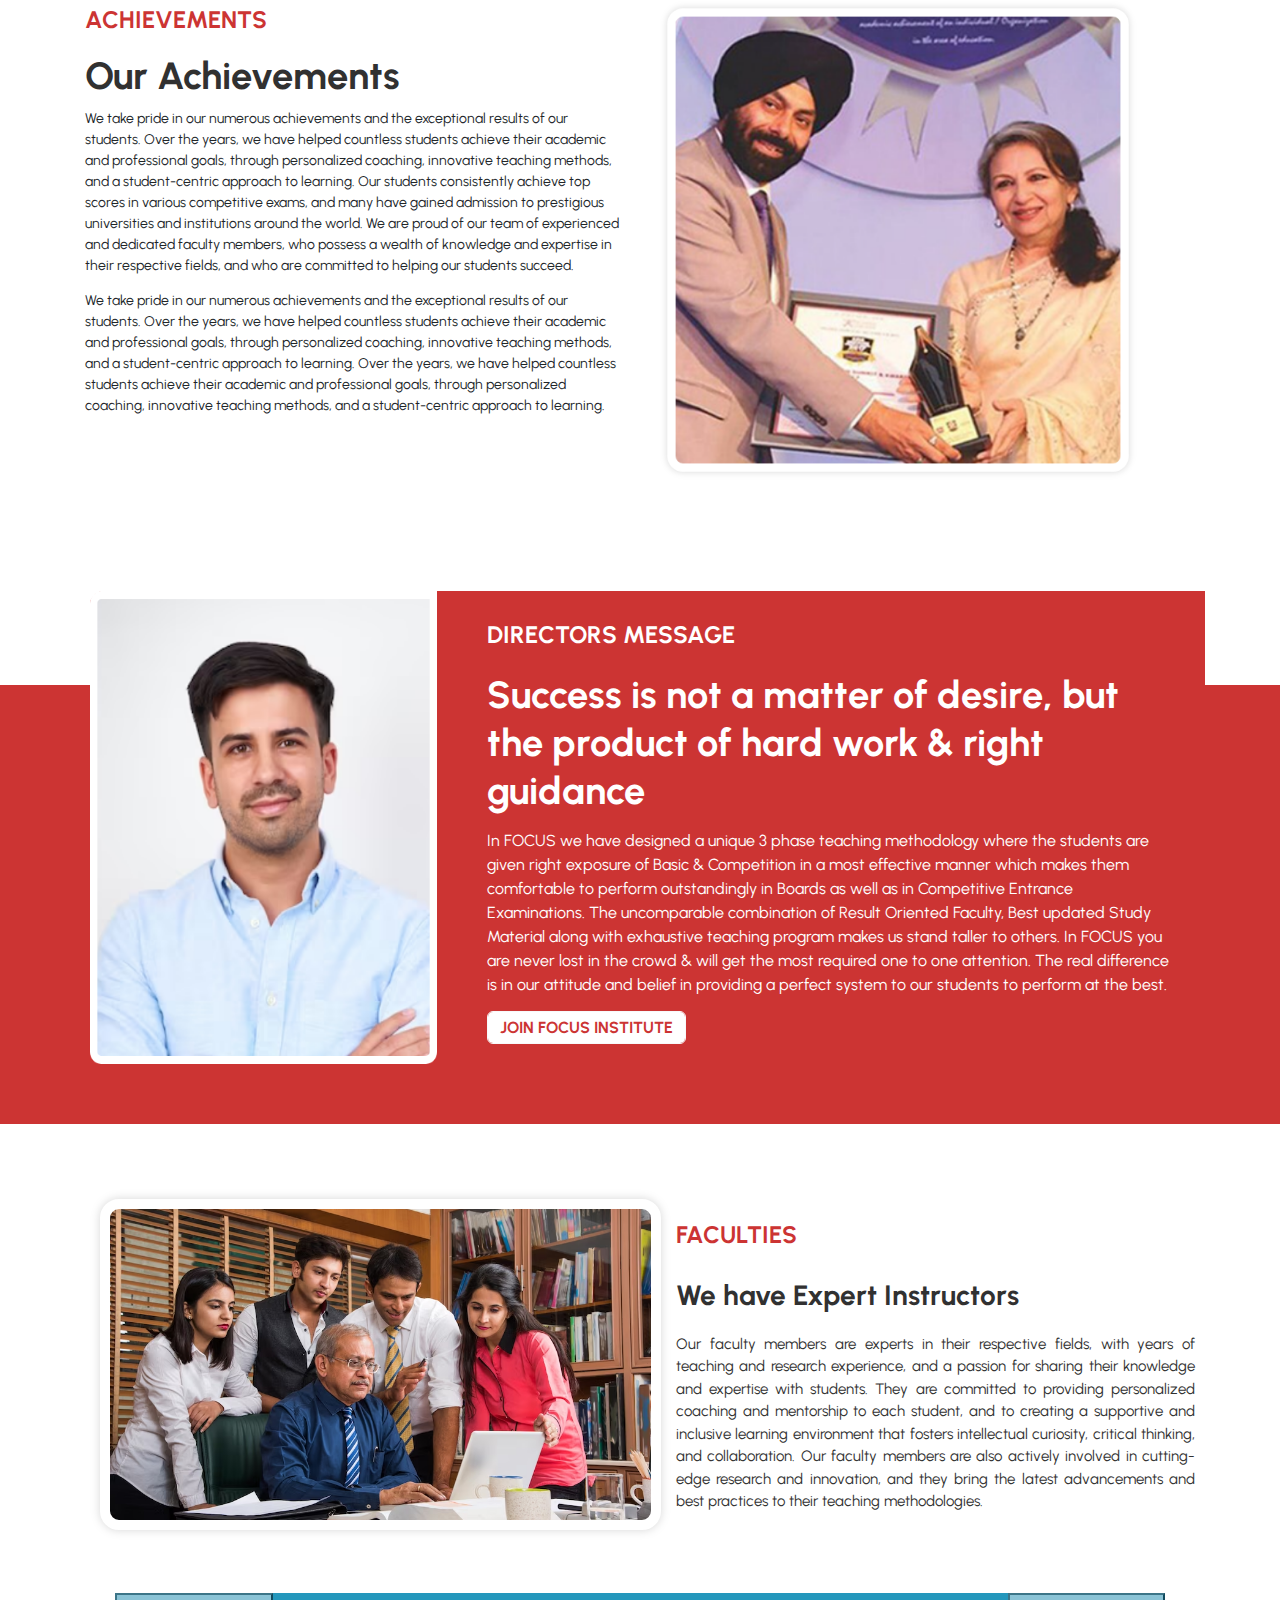
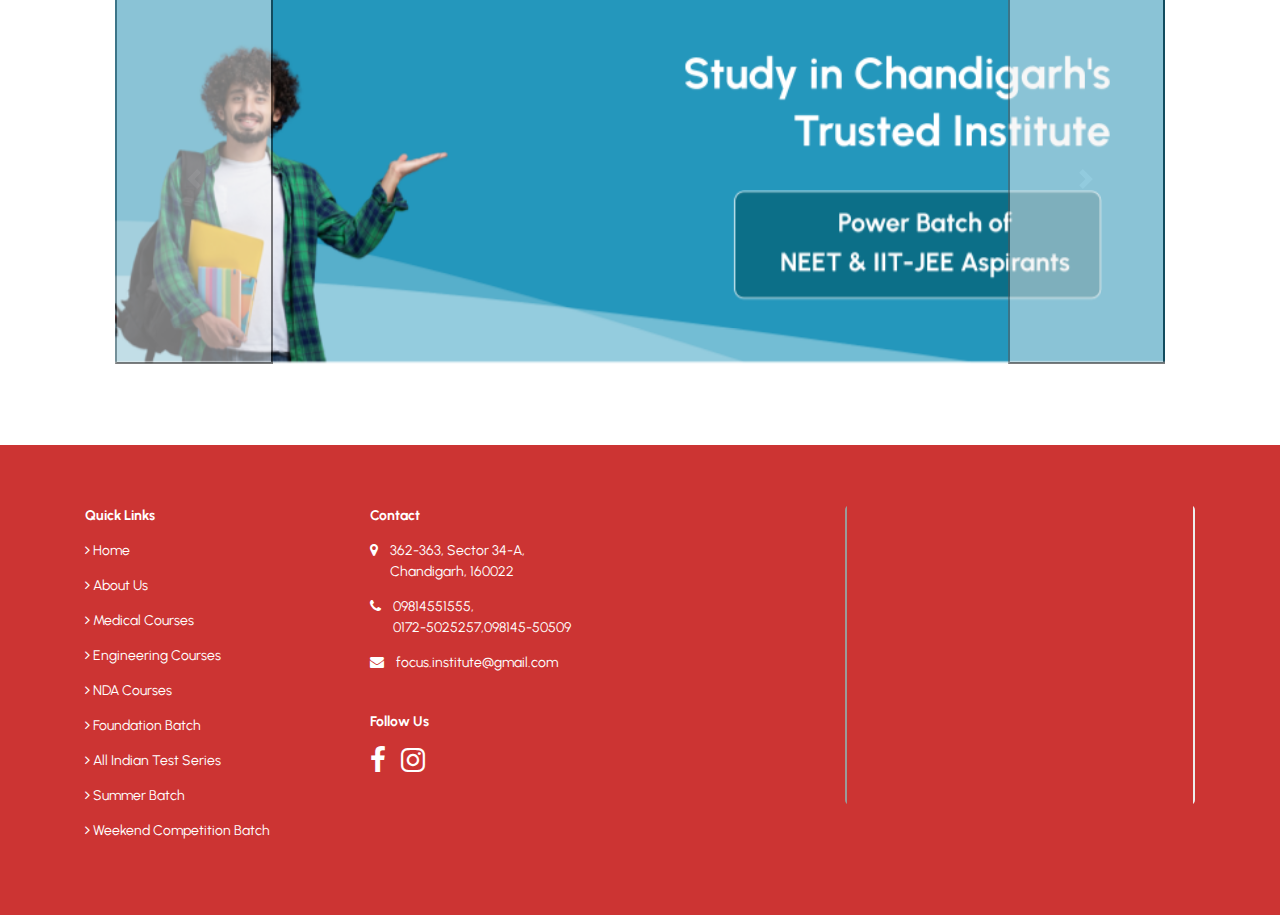
==== commit 1e6f6cde: "About page" ====
--- a/about.html
+++ b/about.html
@@ -269,14 +269,14 @@
     <br/>
     <section class="d-flex justify-content-center bg-red ptb60    direct-message">
       <div
-        class="card card1  card-size "
+        class=" card1  card-size "
       >
         <div class="row g-0">
           <div class="col-md-4 text-center ">
             <img
               src="assets/img/dummy_director.png"
               class="img-fluid  "
-              style="border: 10px solid var(--unnamed-color-ffffff); border-radius: 10px 0px 10px 10px; "
+              style="border: 10px solid var(--unnamed-color-ffffff); border-radius: 10px 0px 0px 0px; "
               width="459"
               height="574"
               alt="..."
--- a/assets/css/about.css
+++ b/assets/css/about.css
@@ -252,15 +252,25 @@
   width: 1100px;
   border: none;
   background-color: #cc3433;
-  background: #cc3433 0% 0% no-repeat padding-box;
+border: none;
   border-radius: 14px 0px 0px 0px;
-  opacity: 1;
+
 }
 @media screen and (max-width: 950px) {
+  .card-size {
+    margin-top: -15px;
+    border-radius: 14px 14px 0px 0px;
+    height: 50%;
+    background-color: #cc3433;
+  }
+}
+
+@media screen and (min-width: 2211px) {
   .card-size {
     margin-top: -15px;
     border-radius: 14px 0px 0px 0px;
     height: 50%;
-    background-color: #cc3433;
-  }
-}
+  
+    
+  }
+}
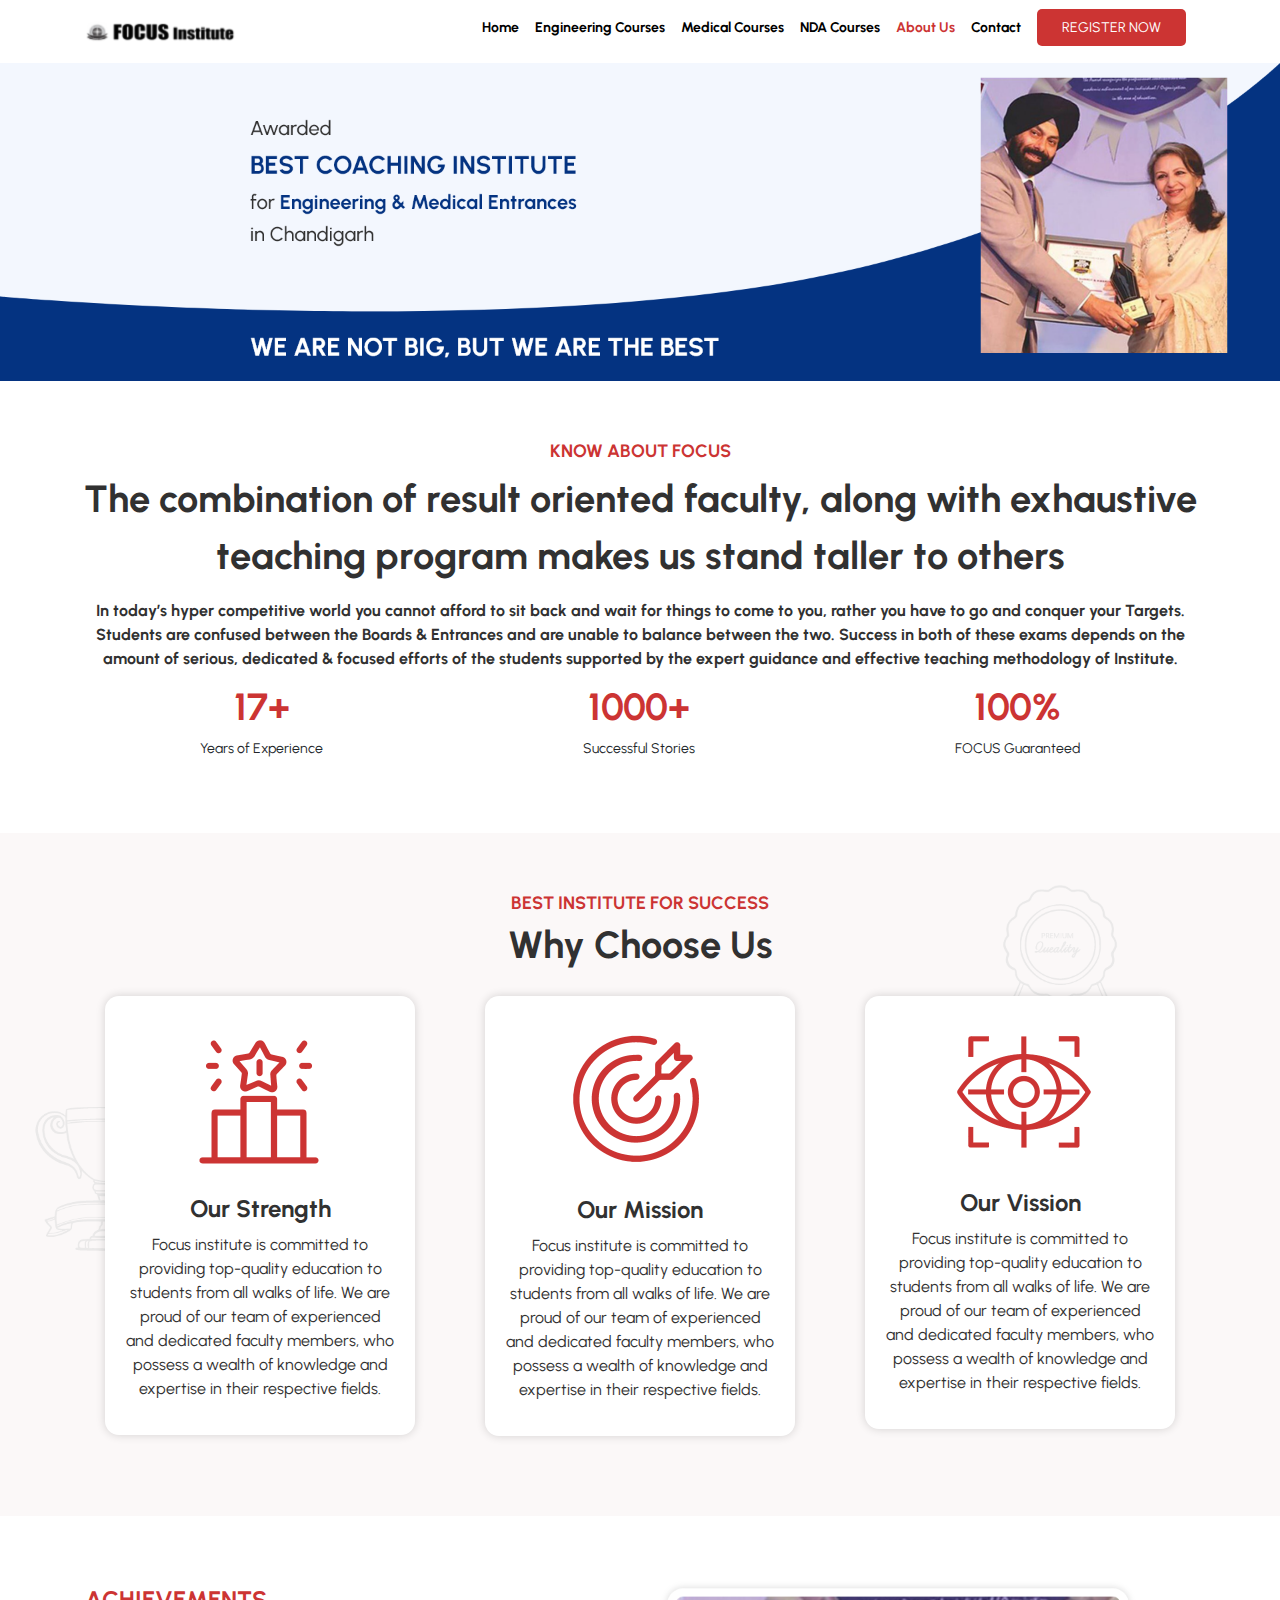
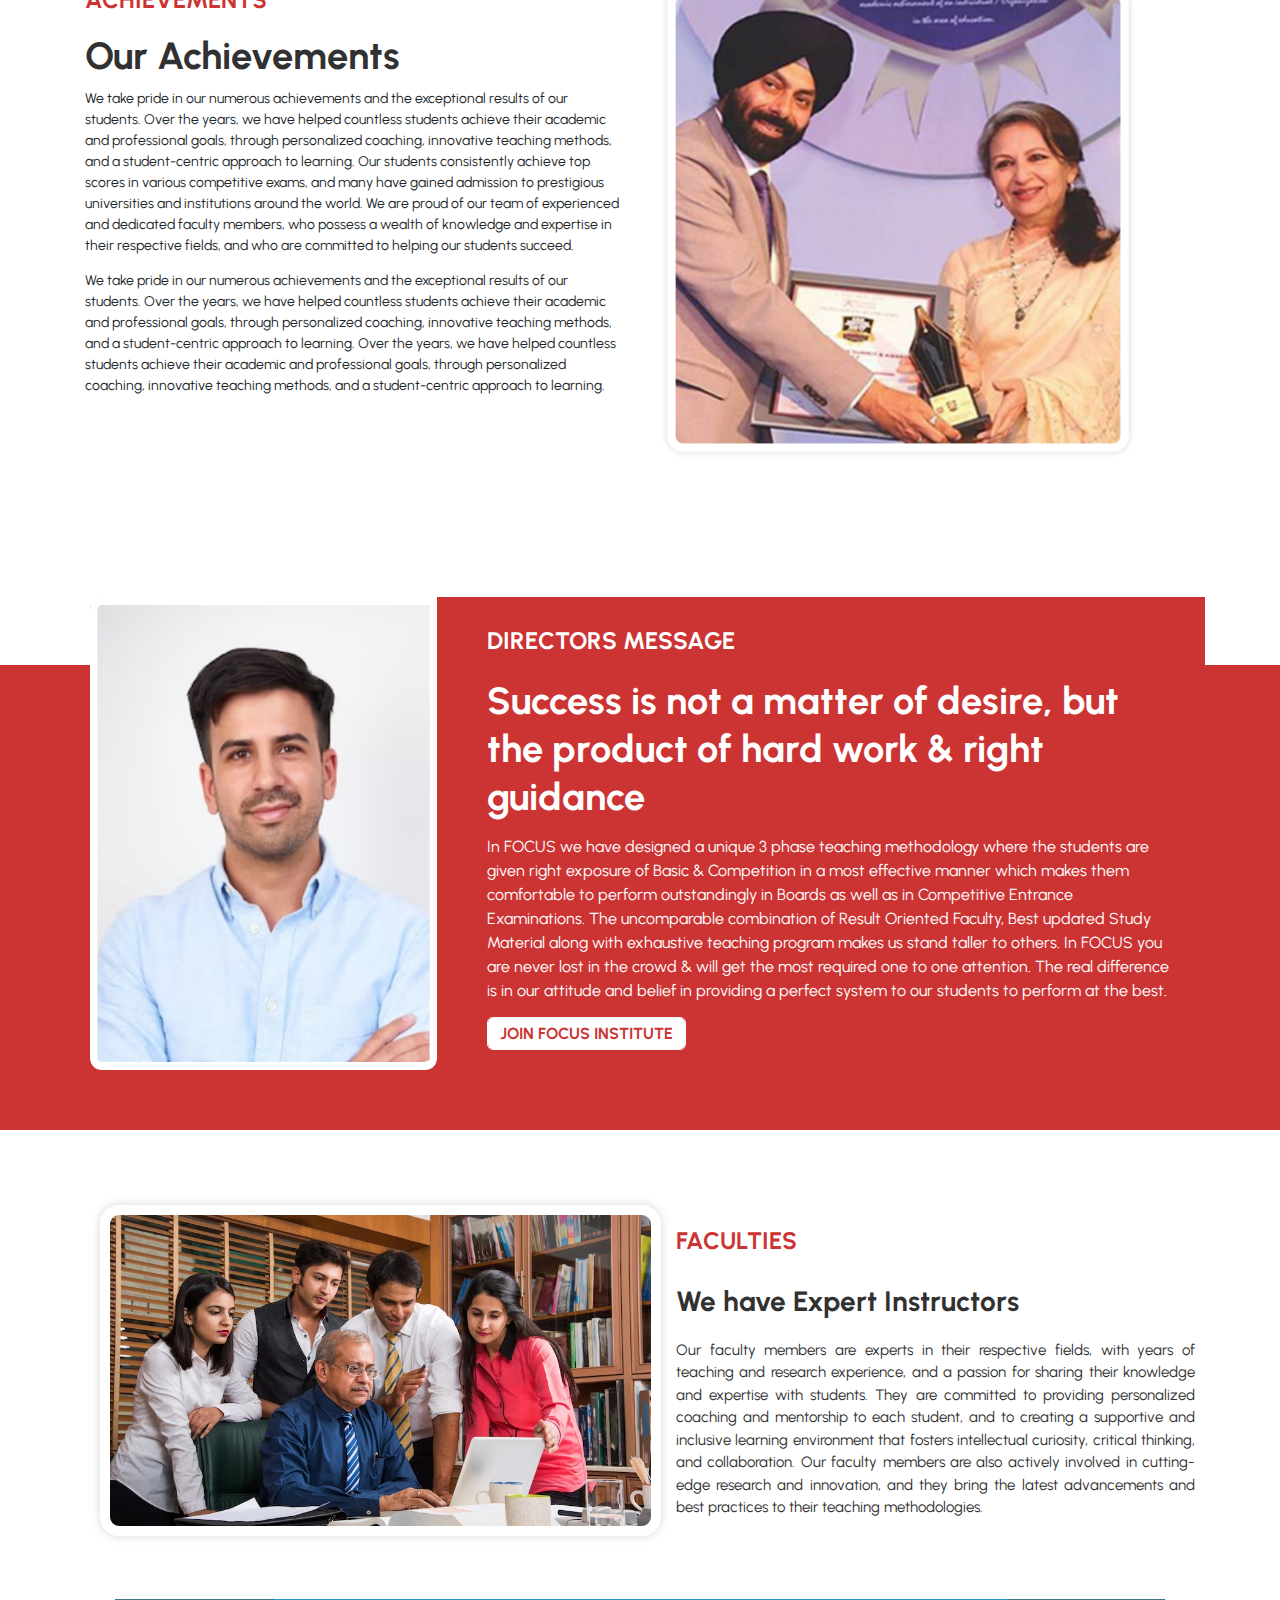
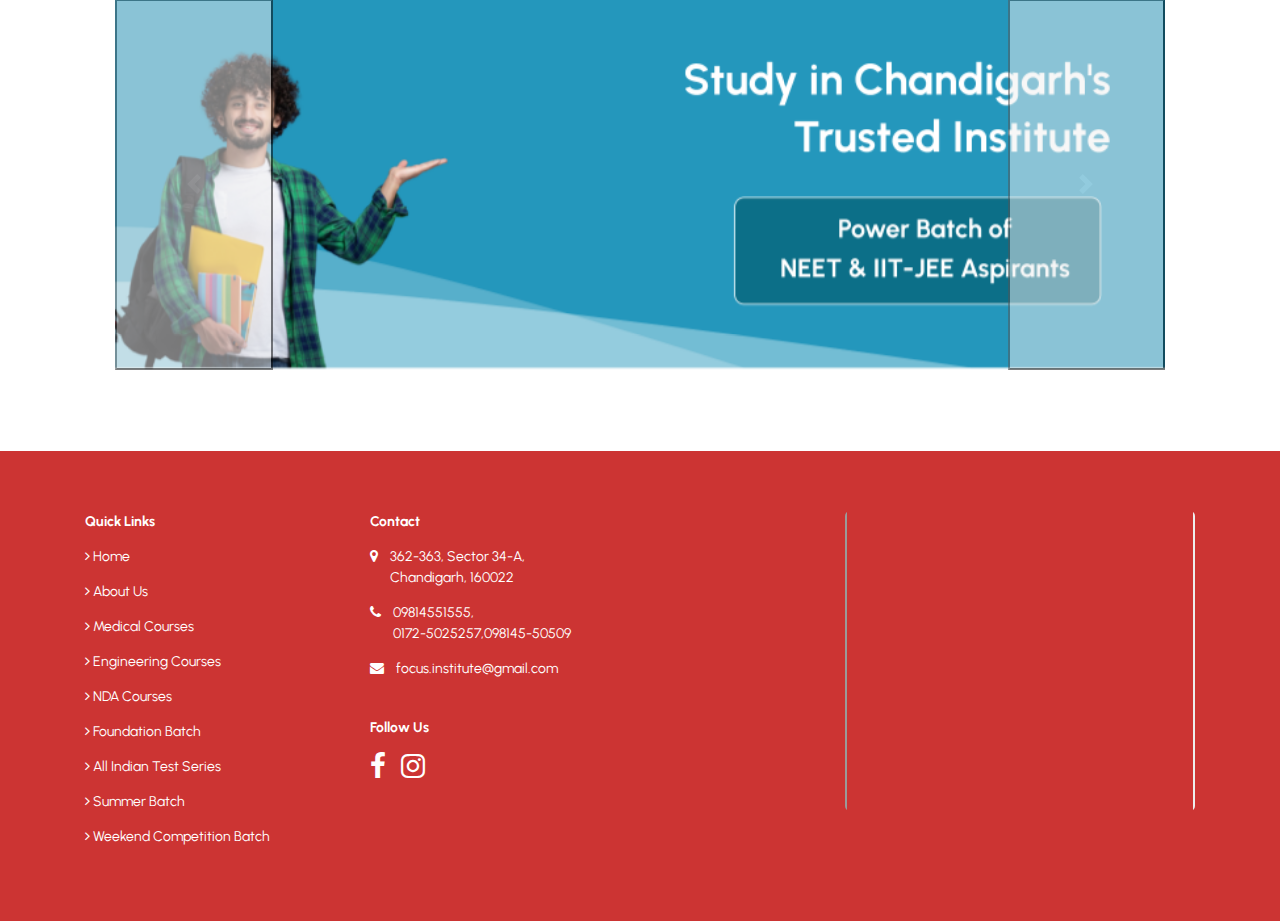
==== commit 26557c60: "Fix Bug" ====
--- a/about.html
+++ b/about.html
@@ -223,13 +223,13 @@
       </div>
     </section>
 
-    <section class="ptb60" style="width: 100%;">
+    <section class="ptb60"  class="container-width">
       <div class="container">
         <div class="row">
           <div class="col-md-6 col-sm-12">
             <div class="">
-              <h3 class="AchivementHeading">ACHIEVEMENTS</h3>
-              <h3 class="AchivementSubHeding">Our Achievements</h3>
+              <h3 class="achivementHeading">ACHIEVEMENTS</h3>
+              <h3 class="achivementSubHeding">Our Achievements</h3>
               <p>
                 We take pride in our numerous achievements and the exceptional
                 results of our students. Over the years, we have helped
@@ -325,8 +325,8 @@
             </div>
             <div class=" mt-2" >
               <div class="">
-                <h5 class="card-title AchivementHeading">FACULTIES</h5>
-                <p class="card-text AchivementSubHeding">
+                <h5 class="card-title achivementHeading">FACULTIES</h5>
+                <p class="card-text achivementSubHeding">
                   We have Expert Instructors
                 </p>
                 <p class="fac_para">
--- a/assets/css/about.css
+++ b/assets/css/about.css
@@ -79,18 +79,21 @@
   margin: 20px;
 }
 
-.AchivementHeading {
+.achivementHeading {
   font: normal normal bold 24px/48px Urbanist;
   letter-spacing: 0px;
   color: #cc3433;
   text-transform: uppercase;
   opacity: 1;
 }
-.AchivementSubHeding {
+.achivementSubHeding {
   font: normal normal bold 38px/48px Urbanist;
   letter-spacing: 0px;
   color: #313131;
   opacity: 1;
+}
+.container-width {
+width: 100%;
 }
 .aboutContact {
 }
@@ -131,7 +134,7 @@
 
 .banner-about {
   position: relative;
-  margin-top: 20px;
+  /* margin-top: 20px; */
 }
 .banner-about .absoluteSection {
   position: absolute;
@@ -248,29 +251,23 @@
 .direct-message {
 }
 .card-size {
-  margin-top: -12%;
+  margin-top: -10%;
   width: 1100px;
   border: none;
   background-color: #cc3433;
-border: none;
-  border-radius: 14px 0px 0px 0px;
-
+  border: none;
+  border-radius: 14px 14px 0px 0px;
 }
 @media screen and (max-width: 950px) {
   .card-size {
-    margin-top: -15px;
+    margin-top: -14px;
     border-radius: 14px 14px 0px 0px;
     height: 50%;
     background-color: #cc3433;
   }
 }
-
-@media screen and (min-width: 2211px) {
+@media screen and (min-width: 1900px) {
   .card-size {
-    margin-top: -15px;
-    border-radius: 14px 0px 0px 0px;
-    height: 50%;
-  
-    
-  }
-}
+    top: 40px;
+  }
+}
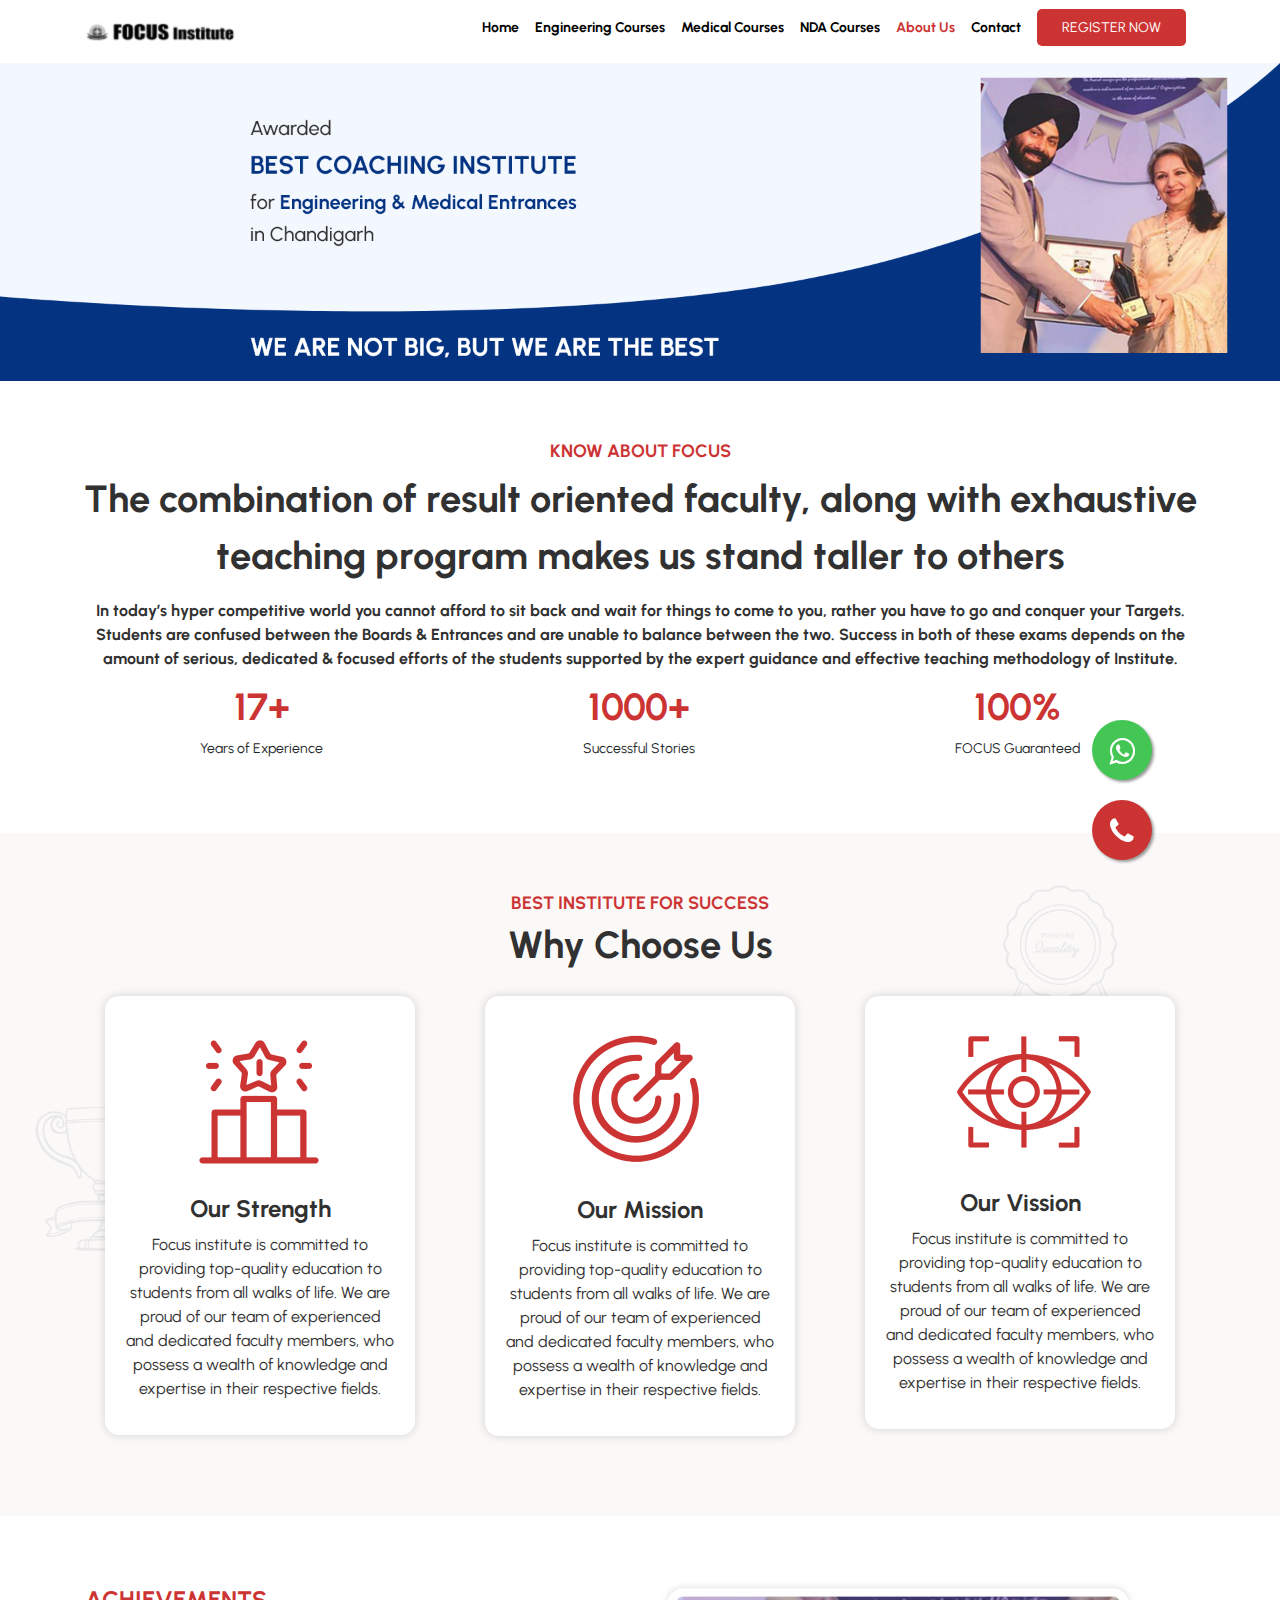
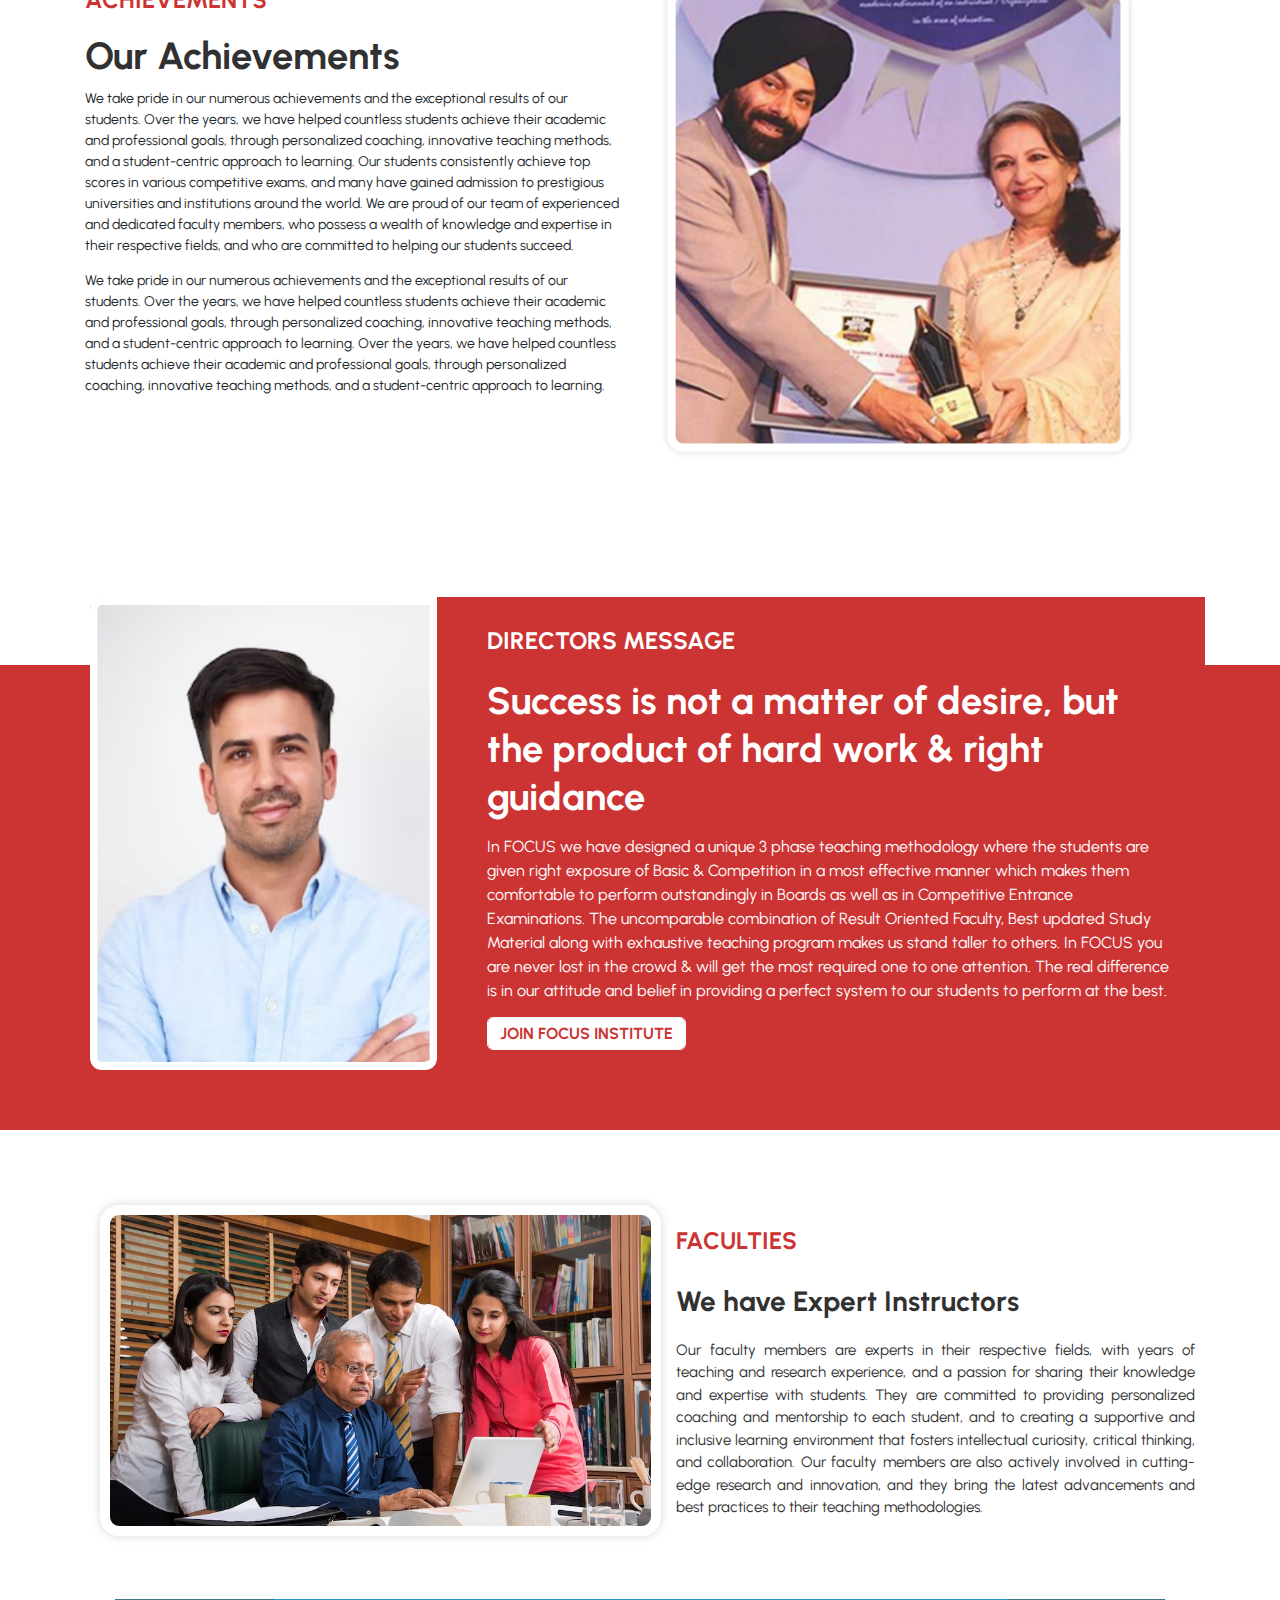
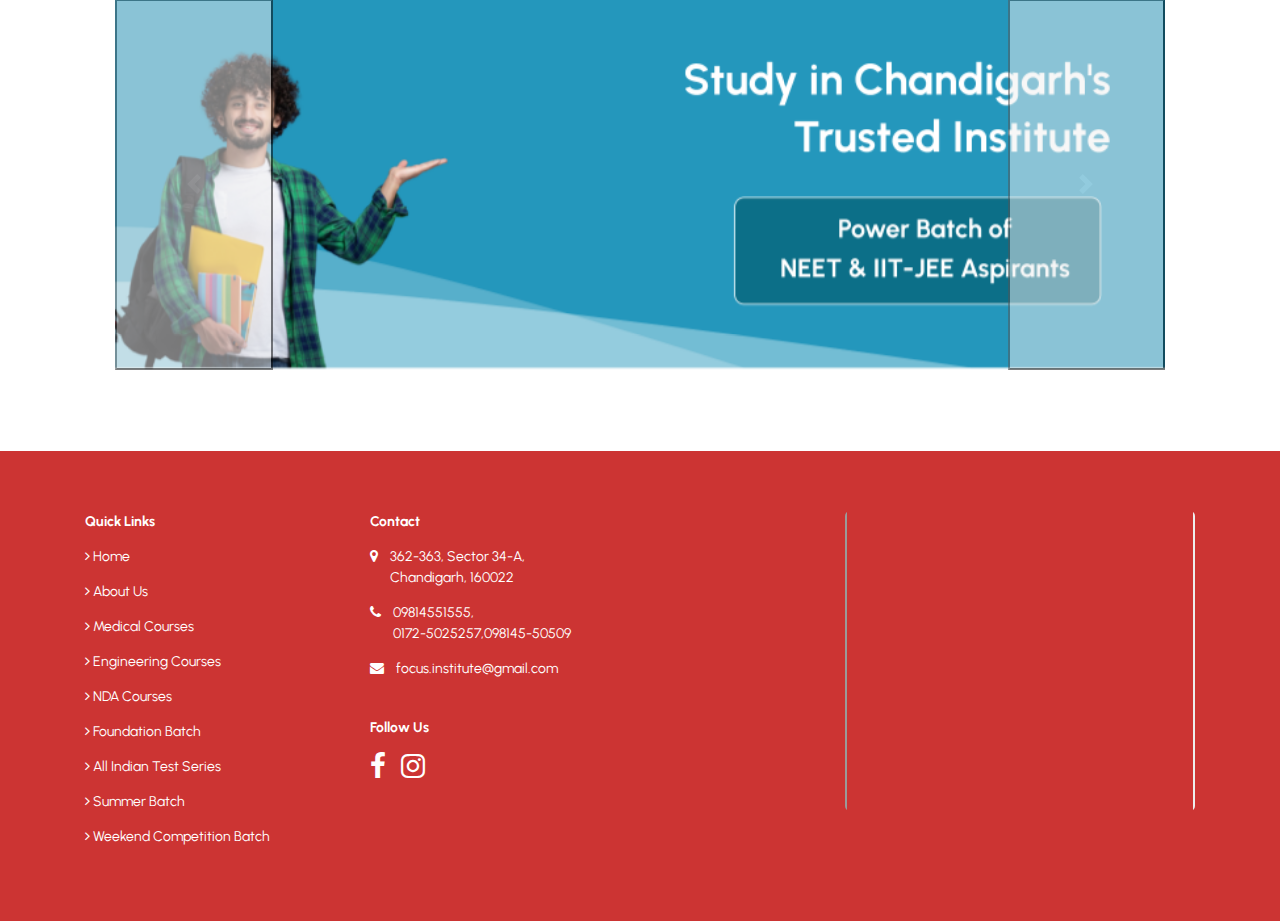
==== commit e1c6c8a1: "Footer Logo Fix" ====
--- a/about.html
+++ b/about.html
@@ -378,6 +378,21 @@
       </div>
     </section>
 
+    <section>
+      <div class="container">
+        <div class="">
+          <a class="whats-app" href="#" target="_blank">
+            <i class="fa fa-whatsapp my-float"></i>
+          </a>
+         
+            <a class="phone-call" href="#" target="_blank">
+              <i class="fa fa-phone my-float"></i>
+             
+            </a>
+          
+        </div>
+      </div>
+    </section>
     <br />
   
     <footer class="themeFooter">
--- a/assets/css/style.css
+++ b/assets/css/style.css
@@ -248,9 +248,136 @@
   height: auto;
 }
 
-
-.subAboutAchivmentContainer{
+.subAboutAchivmentContainer {
   box-shadow: 0px 0px 1px #00000029;
   border-radius: 14px;
   padding: 10px 20px;
+}
+
+.right-direction {
+  display: grid !important;
+  gap: 10px;
+  background: #ffffff;
+  box-shadow: 0px 0px 10px #00000029;
+  border-radius: 14px !important;
+  place-items: center;
+  justify-content: center;
+  padding: 20px !important;
+  margin-bottom: 20px !important;
+}
+
+@media screen and (min-width:1020px ) {
+  .right-direction {
+    grid-template-columns: repeat(2, 250px);
+  
+  }
+}
+
+.whats-app {
+  position: fixed !important;
+  width: 60px !important;
+  height: 60px;
+  bottom: 120px !important;
+  right: 10% !important;
+  background-color: #43C654 !important;
+  color: #FFF;
+  border-radius: 50px;
+  text-align: center;
+  font-size: 30px;
+  box-shadow: 2px 2px 3px #999;
+  z-index: 100;
+}
+
+.whats-app:hover {
+  width: 160px; 
+}
+
+.whats-app:hover::after {
+  content: "WHATSAPP US"; 
+  display: block;
+  position: absolute;
+  top: 0;
+  right: 50px; 
+  width: 100px;
+  height: 60px;
+  background-color: #43C654;
+  color: #FFF;
+  text-align: center;
+  line-height: 60px;
+  transition: right 0.3s ease; 
+  font-size: 14px;
+  font-weight: bold !important;
+  /* border-radius: 14px !important; */
+  border-radius: 10px;
+}
+
+.whats-app:hover::before {
+  content: ''; 
+  display: block;
+  position: absolute;
+  top: 0;
+  right: 50px; 
+  width: 80px;
+  height: 90%;
+  background-color: #43C654;
+  /* transform: rotate(45deg);  */
+  transition: right 0.3s ease; 
+  border-radius: 10px 8px 8px 10px;
+}
+.my-float {
+  margin-top: 16px;
+  color: white;
+}
+.phone-call{
+  position: fixed !important;
+  width: 60px !important;
+  height: 60px;
+  bottom: 40px;
+  right: 10% !important;
+  background-color: #CC3433 !important;
+  color: #FFF;
+  border-radius: 50px;
+  text-align: center;
+  font-size: 30px;
+  box-shadow: 2px 2px 3px #999;
+  z-index: 100;
+
+  transition: width 0.3s ease;
+}
+
+
+.phone-call:hover {
+  width: 160px; 
+}
+
+.phone-call:hover::after {
+  content: "CALL US"; 
+  display: block;
+  position: absolute;
+  top: 0;
+  right: 50px; 
+  width: 100px;
+  height: 60px;
+  background-color: #CC3433;
+  color: #FFF;
+  text-align: center;
+  line-height: 60px;
+  font-size: 14px;
+  font-weight: bold !important;
+  transition: right 0.3s ease; 
+  border-radius: 14px !important;
+}
+
+.phone-call:hover::before {
+  content: ''; 
+  display: block;
+  position: absolute;
+  top: 0;
+  right: 50px; 
+  width: 80px;
+  height: 90%;
+  background-color: #CC3433;
+  /* transform: rotate(45deg);  */
+  transition: right 0.3s ease; 
+  border-radius: 10px 8px 8px 10px;
 }--- a/assets/css/about.css
+++ b/assets/css/about.css
@@ -268,6 +268,6 @@
 }
 @media screen and (min-width: 1900px) {
   .card-size {
-    top: 40px;
-  }
-}
+    top: 30px;
+  }
+}
